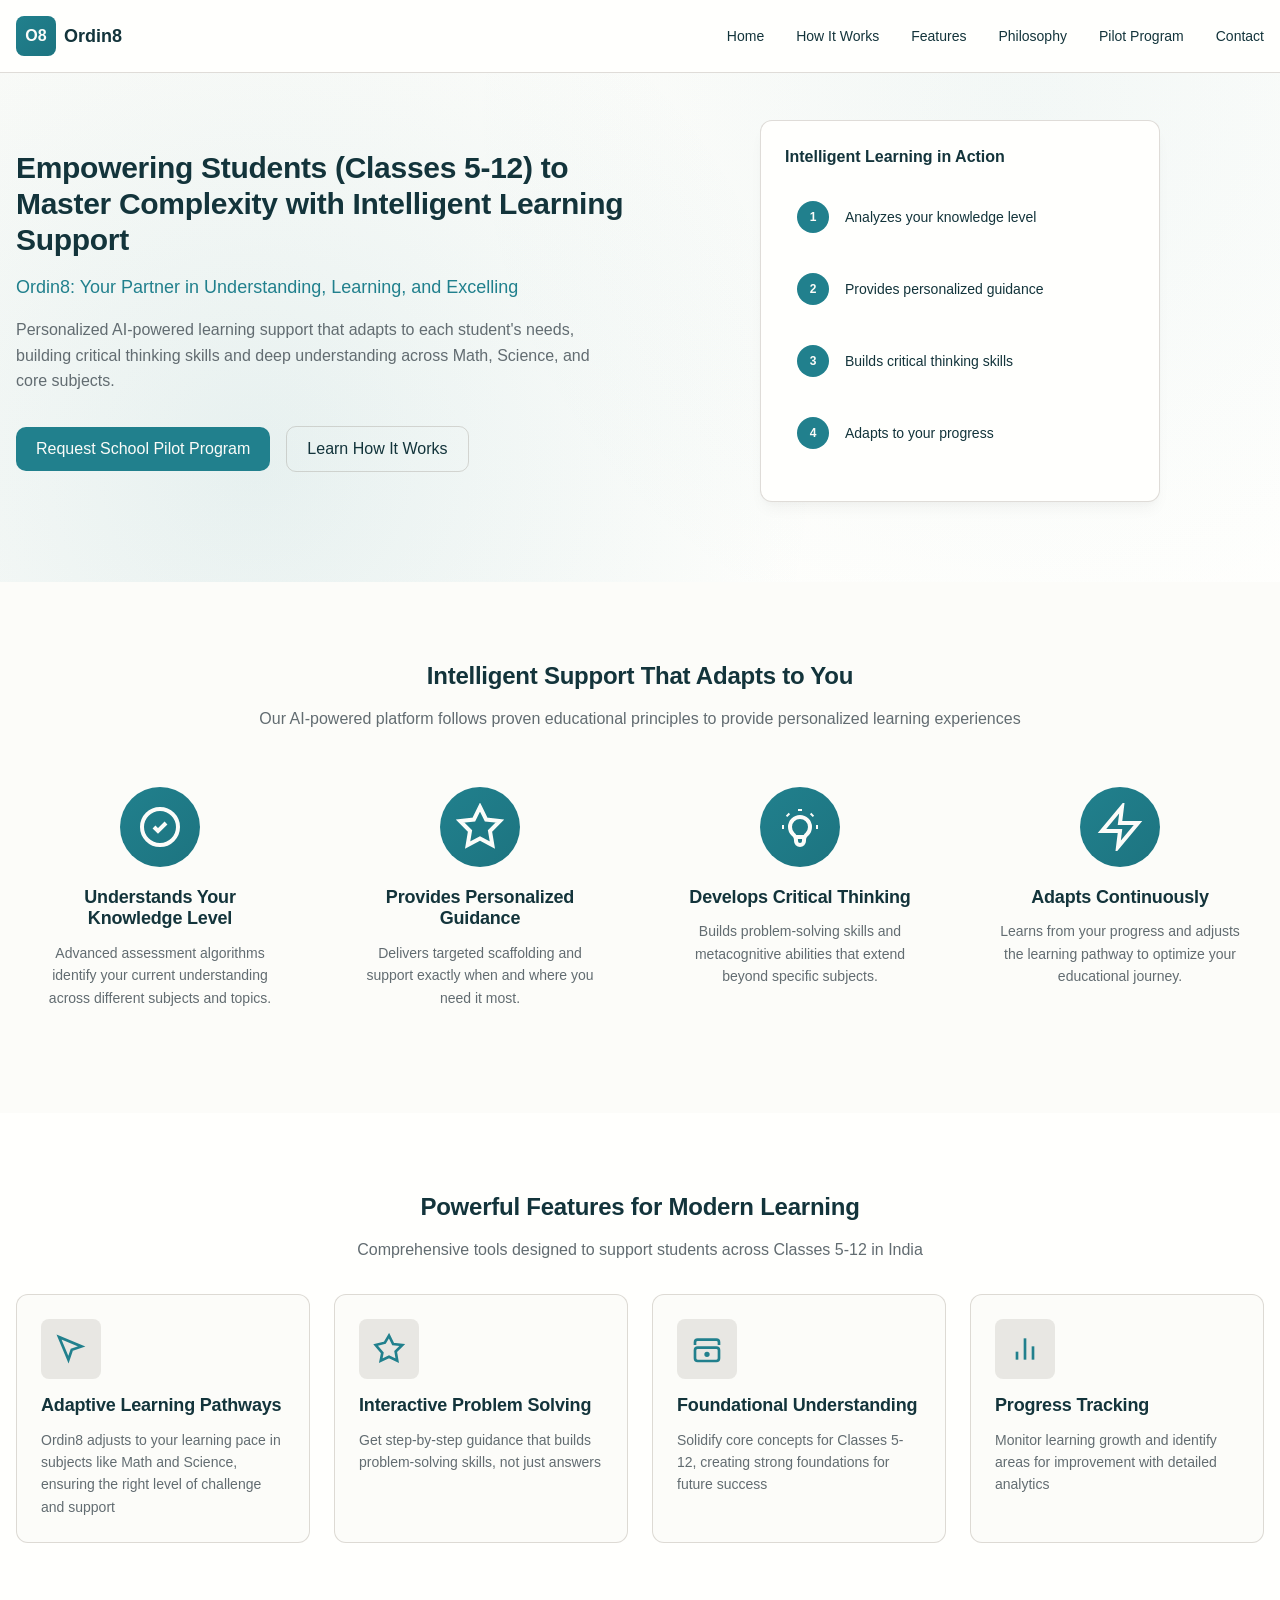
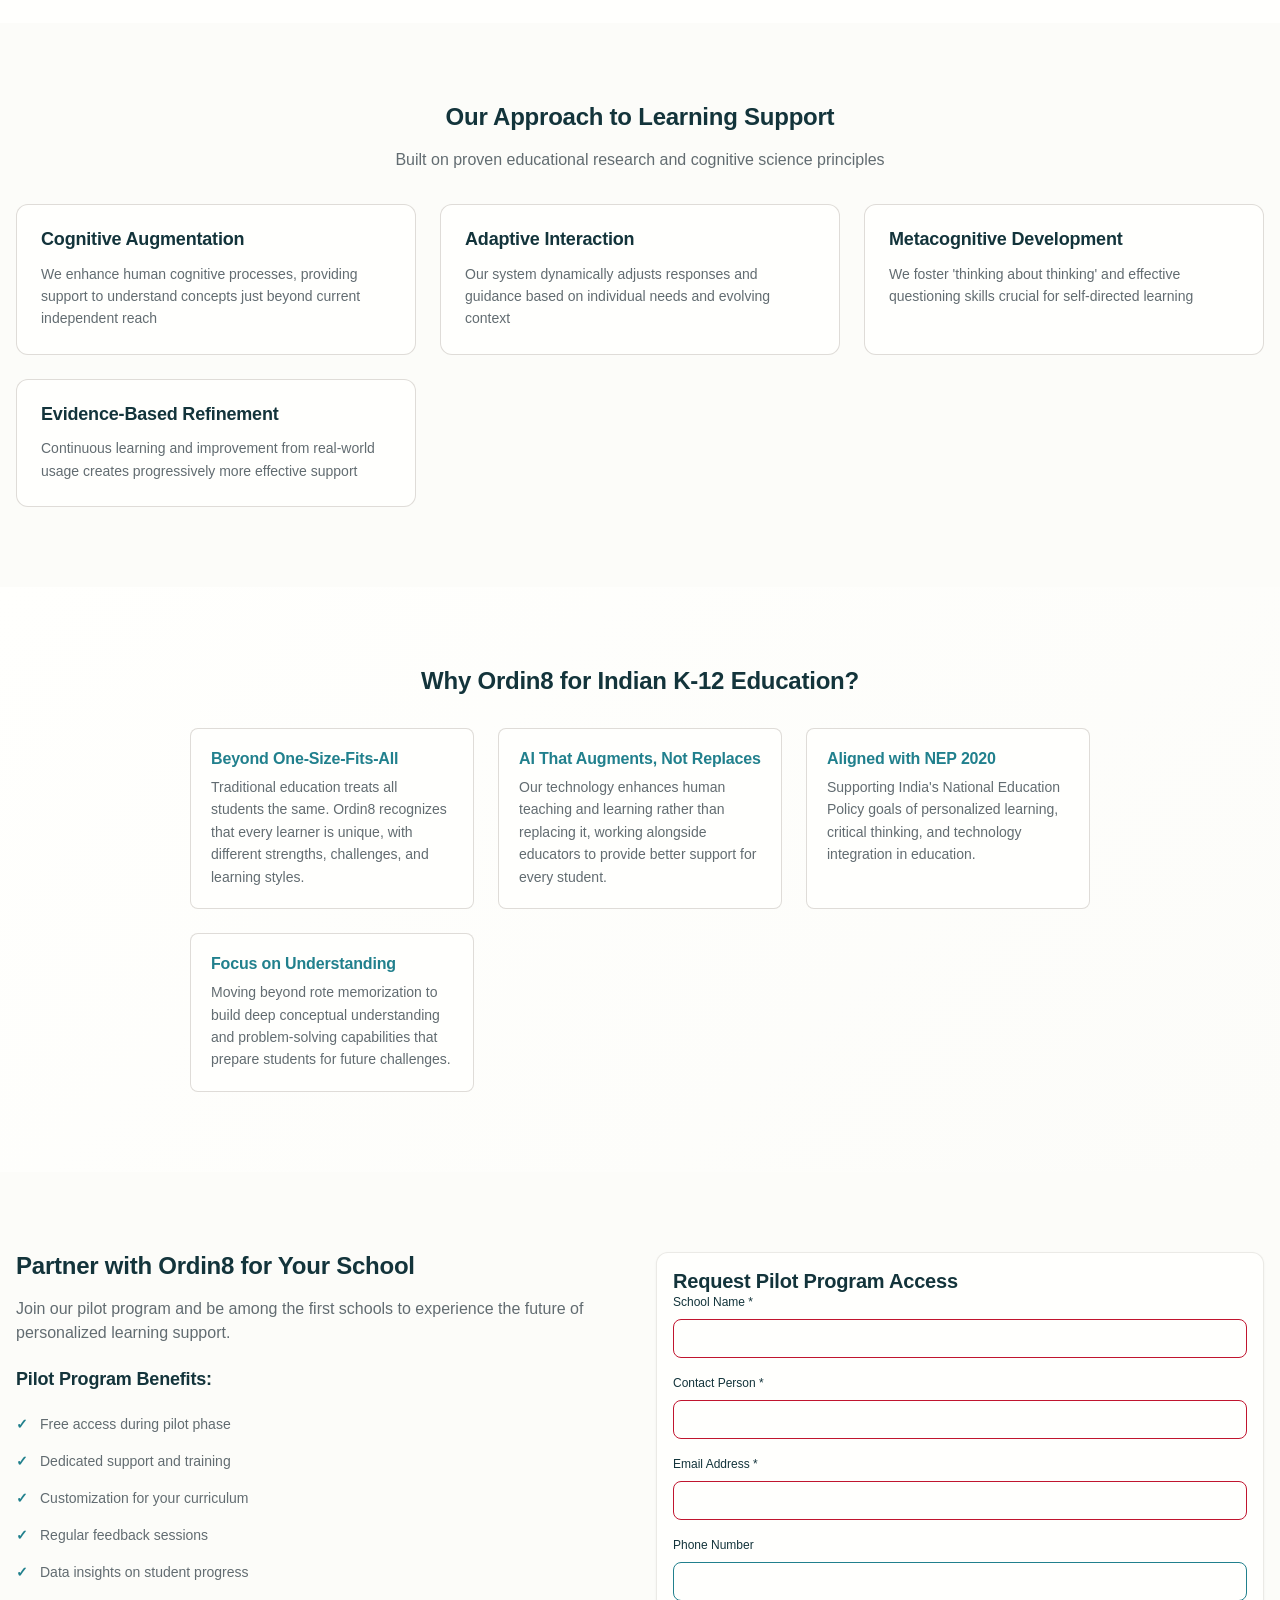
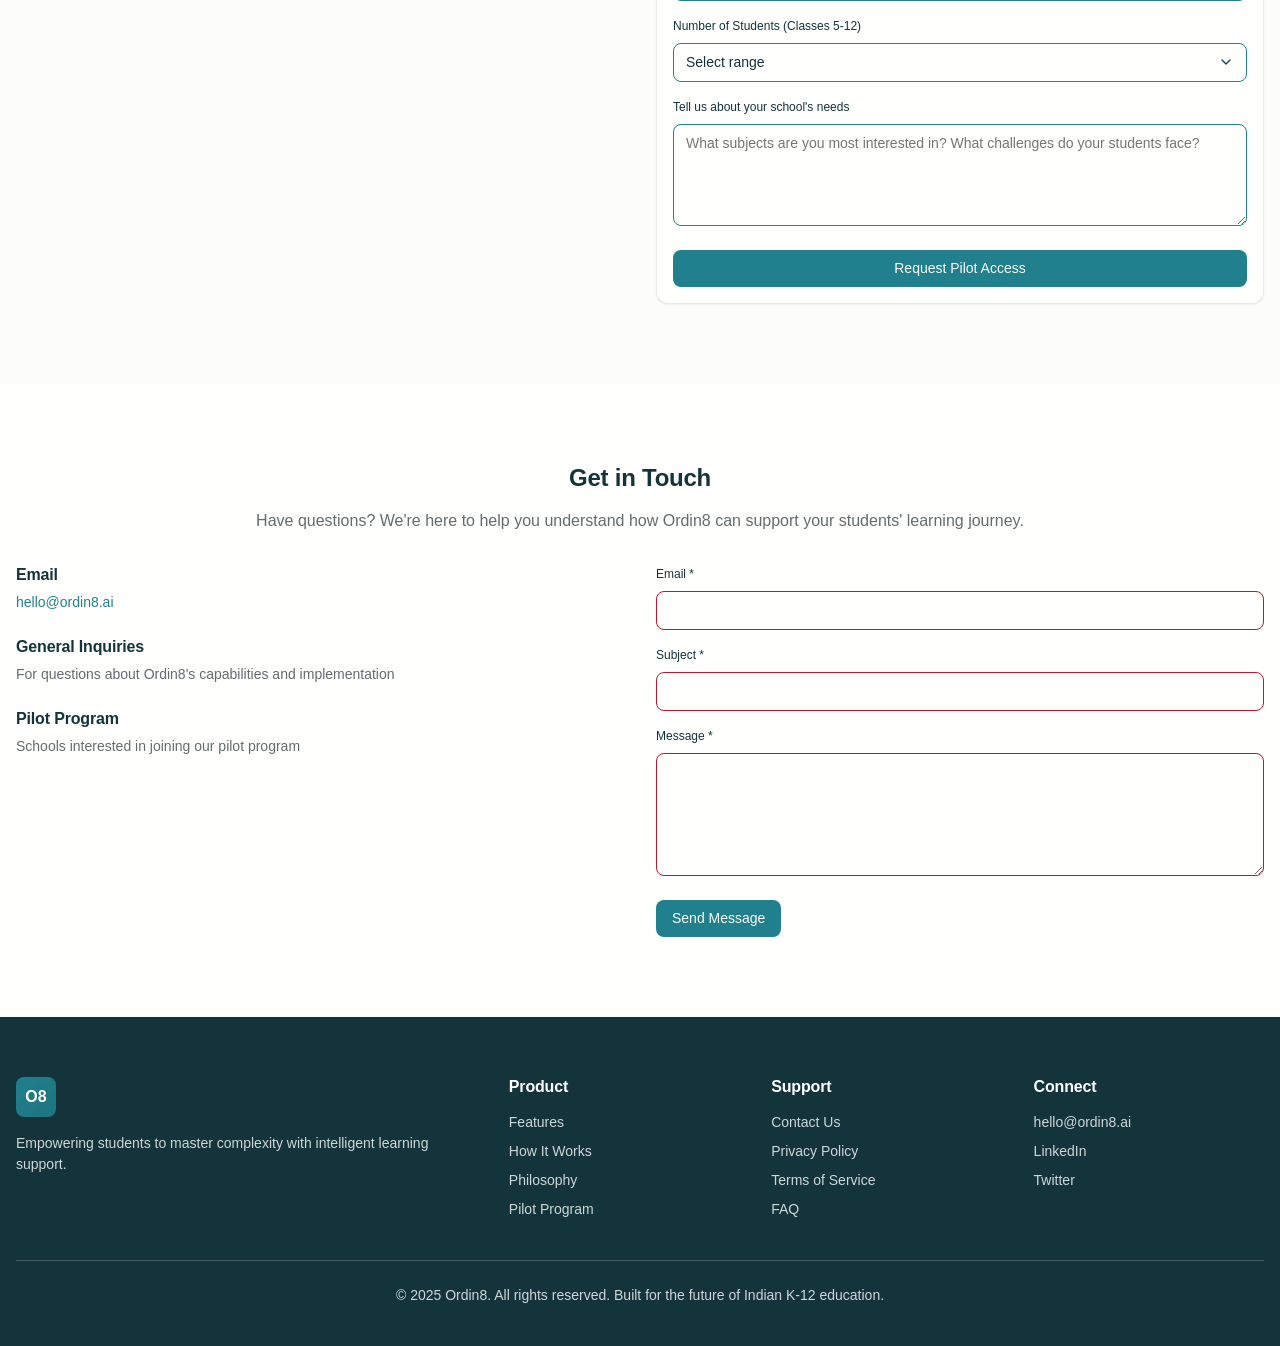
==== index.html @ d178cdc2 "First commit" ====
<!DOCTYPE html>
<html lang="en">
<head>
    <meta charset="UTF-8">
    <meta name="viewport" content="width=device-width, initial-scale=1.0">
    <title>Ordin8 - Intelligent Learning Support for Classes 5-12 | K-12 Education India</title>
    <meta name="description" content="Ordin8 empowers students in Classes 5-12 across India with intelligent learning support. Adaptive pathways, personalized guidance, and critical thinking development for Math, Science, and more.">
    <meta name="keywords" content="K-12 education, intelligent learning, adaptive learning, Classes 5-12, India education, personalized learning, Math support, Science support">
    <meta name="author" content="Ordin8">
    
    <!-- Open Graph tags -->
    <meta property="og:title" content="Ordin8 - Intelligent Learning Support for Classes 5-12">
    <meta property="og:description" content="Empowering students to master complexity with intelligent learning support">
    <meta property="og:type" content="website">
    <meta property="og:url" content="https://ordin8f.github.io">
    
    <!-- Twitter Card tags -->
    <meta name="twitter:card" content="summary_large_image">
    <meta name="twitter:title" content="Ordin8 - Intelligent Learning Support for Classes 5-12">
    <meta name="twitter:description" content="Empowering students to master complexity with intelligent learning support">
    
    <link rel="stylesheet" href="style.css">
</head>
<body>
    <!-- Navigation -->
    <nav class="navbar">
        <div class="container">
            <div class="navbar-content">
                <div class="navbar-brand">
                    <div class="logo">
                        <div class="logo-icon">O8</div>
                        <span class="logo-text">Ordin8</span>
                    </div>
                </div>
                <div class="navbar-menu" id="navbar-menu">
                    <a href="#home" class="nav-link">Home</a>
                    <a href="#how-it-works" class="nav-link">How It Works</a>
                    <a href="#features" class="nav-link">Features</a>
                    <a href="#philosophy" class="nav-link">Philosophy</a>
                    <a href="#pilot-program" class="nav-link">Pilot Program</a>
                    <a href="#contact" class="nav-link">Contact</a>
                </div>
                <button class="navbar-toggle" id="navbar-toggle" aria-label="Toggle navigation">
                    <span></span>
                    <span></span>
                    <span></span>
                </button>
            </div>
        </div>
    </nav>

    <!-- Hero Section -->
    <section id="home" class="hero">
        <div class="container">
            <div class="hero-content">
                <div class="hero-text">
                    <h1 class="hero-title">Empowering Students (Classes 5-12) to Master Complexity with Intelligent Learning Support</h1>
                    <p class="hero-subtitle">Ordin8: Your Partner in Understanding, Learning, and Excelling</p>
                    <p class="hero-description">Personalized AI-powered learning support that adapts to each student's needs, building critical thinking skills and deep understanding across Math, Science, and core subjects.</p>
                    <div class="hero-cta">
                        <a href="#pilot-program" class="btn btn--primary btn--lg">Request School Pilot Program</a>
                        <a href="#how-it-works" class="btn btn--outline btn--lg">Learn How It Works</a>
                    </div>
                </div>
                <div class="hero-visual">
                    <div class="hero-card">
                        <div class="hero-card-header">
                            <div class="hero-card-title">Intelligent Learning in Action</div>
                        </div>
                        <div class="hero-card-content">
                            <div class="learning-step">
                                <div class="step-number">1</div>
                                <div class="step-text">Analyzes your knowledge level</div>
                            </div>
                            <div class="learning-step">
                                <div class="step-number">2</div>
                                <div class="step-text">Provides personalized guidance</div>
                            </div>
                            <div class="learning-step">
                                <div class="step-number">3</div>
                                <div class="step-text">Builds critical thinking skills</div>
                            </div>
                            <div class="learning-step">
                                <div class="step-number">4</div>
                                <div class="step-text">Adapts to your progress</div>
                            </div>
                        </div>
                    </div>
                </div>
            </div>
        </div>
    </section>

    <!-- How It Works Section -->
    <section id="how-it-works" class="how-it-works">
        <div class="container">
            <div class="section-header">
                <h2>Intelligent Support That Adapts to You</h2>
                <p>Our AI-powered platform follows proven educational principles to provide personalized learning experiences</p>
            </div>
            <div class="process-grid">
                <div class="process-step">
                    <div class="process-icon">
                        <svg width="48" height="48" viewBox="0 0 24 24" fill="none" stroke="currentColor" stroke-width="2">
                            <path d="M9 12l2 2 4-4"/>
                            <circle cx="12" cy="12" r="9"/>
                        </svg>
                    </div>
                    <h3>Understands Your Knowledge Level</h3>
                    <p>Advanced assessment algorithms identify your current understanding across different subjects and topics.</p>
                </div>
                <div class="process-step">
                    <div class="process-icon">
                        <svg width="48" height="48" viewBox="0 0 24 24" fill="none" stroke="currentColor" stroke-width="2">
                            <path d="M12 2L15.09 8.26L22 9L17 14L18.18 21L12 17.77L5.82 21L7 14L2 9L8.91 8.26L12 2Z"/>
                        </svg>
                    </div>
                    <h3>Provides Personalized Guidance</h3>
                    <p>Delivers targeted scaffolding and support exactly when and where you need it most.</p>
                </div>
                <div class="process-step">
                    <div class="process-icon">
                        <svg width="48" height="48" viewBox="0 0 24 24" fill="none" stroke="currentColor" stroke-width="2">
                            <path d="M9.663 17h4.673M12 3v1m6.364 1.636l-.707.707M21 12h-1M4 12H3m3.343-5.657l-.707-.707m2.828 9.9a5 5 0 117.072 0l-.548.547A3.374 3.374 0 0014 18.469V19a2 2 0 11-4 0v-.531c0-.895-.356-1.754-.988-2.386l-.548-.547z"/>
                        </svg>
                    </div>
                    <h3>Develops Critical Thinking</h3>
                    <p>Builds problem-solving skills and metacognitive abilities that extend beyond specific subjects.</p>
                </div>
                <div class="process-step">
                    <div class="process-icon">
                        <svg width="48" height="48" viewBox="0 0 24 24" fill="none" stroke="currentColor" stroke-width="2">
                            <path d="M13 2L3 14h9l-1 8 10-12h-9l1-8z"/>
                        </svg>
                    </div>
                    <h3>Adapts Continuously</h3>
                    <p>Learns from your progress and adjusts the learning pathway to optimize your educational journey.</p>
                </div>
            </div>
        </div>
    </section>

    <!-- Features Section -->
    <section id="features" class="features">
        <div class="container">
            <div class="section-header">
                <h2>Powerful Features for Modern Learning</h2>
                <p>Comprehensive tools designed to support students across Classes 5-12 in India</p>
            </div>
            <div class="features-grid">
                <div class="feature-card">
                    <div class="feature-icon">
                        <svg width="32" height="32" viewBox="0 0 24 24" fill="none" stroke="currentColor" stroke-width="2">
                            <path d="M3 3l7.07 16.97 2.51-7.39 7.39-2.51L3 3z"/>
                        </svg>
                    </div>
                    <h3>Adaptive Learning Pathways</h3>
                    <p>Ordin8 adjusts to your learning pace in subjects like Math and Science, ensuring the right level of challenge and support</p>
                </div>
                <div class="feature-card">
                    <div class="feature-icon">
                        <svg width="32" height="32" viewBox="0 0 24 24" fill="none" stroke="currentColor" stroke-width="2">
                            <path d="M12 2l3.09 6.26L22 9l-5 4.87 1.18 6.88L12 17.77l-6.18 2.98L7 14.87 2 9l6.91-1.74L12 2z"/>
                        </svg>
                    </div>
                    <h3>Interactive Problem Solving</h3>
                    <p>Get step-by-step guidance that builds problem-solving skills, not just answers</p>
                </div>
                <div class="feature-card">
                    <div class="feature-icon">
                        <svg width="32" height="32" viewBox="0 0 24 24" fill="none" stroke="currentColor" stroke-width="2">
                            <path d="M3 9V7a2 2 0 012-2h14a2 2 0 012 2v2"/>
                            <rect x="3" y="11" width="18" height="10" rx="2" ry="2"/>
                            <circle cx="12" cy="16" r="1"/>
                        </svg>
                    </div>
                    <h3>Foundational Understanding</h3>
                    <p>Solidify core concepts for Classes 5-12, creating strong foundations for future success</p>
                </div>
                <div class="feature-card">
                    <div class="feature-icon">
                        <svg width="32" height="32" viewBox="0 0 24 24" fill="none" stroke="currentColor" stroke-width="2">
                            <path d="M18 20V10"/>
                            <path d="M12 20V4"/>
                            <path d="M6 20v-6"/>
                        </svg>
                    </div>
                    <h3>Progress Tracking</h3>
                    <p>Monitor learning growth and identify areas for improvement with detailed analytics</p>
                </div>
            </div>
        </div>
    </section>

    <!-- Philosophy Section -->
    <section id="philosophy" class="philosophy">
        <div class="container">
            <div class="section-header">
                <h2>Our Approach to Learning Support</h2>
                <p>Built on proven educational research and cognitive science principles</p>
            </div>
            <div class="philosophy-grid">
                <div class="philosophy-item">
                    <div class="philosophy-header">
                        <h3>Cognitive Augmentation</h3>
                    </div>
                    <p>We enhance human cognitive processes, providing support to understand concepts just beyond current independent reach</p>
                </div>
                <div class="philosophy-item">
                    <div class="philosophy-header">
                        <h3>Adaptive Interaction</h3>
                    </div>
                    <p>Our system dynamically adjusts responses and guidance based on individual needs and evolving context</p>
                </div>
                <div class="philosophy-item">
                    <div class="philosophy-header">
                        <h3>Metacognitive Development</h3>
                    </div>
                    <p>We foster 'thinking about thinking' and effective questioning skills crucial for self-directed learning</p>
                </div>
                <div class="philosophy-item">
                    <div class="philosophy-header">
                        <h3>Evidence-Based Refinement</h3>
                    </div>
                    <p>Continuous learning and improvement from real-world usage creates progressively more effective support</p>
                </div>
            </div>
        </div>
    </section>

    <!-- Why Ordin8 Section -->
    <section class="why-ordin8">
        <div class="container">
            <div class="why-content">
                <div class="why-text">
                    <h2>Why Ordin8 for Indian K-12 Education?</h2>
                    <div class="why-points">
                        <div class="why-point">
                            <h4>Beyond One-Size-Fits-All</h4>
                            <p>Traditional education treats all students the same. Ordin8 recognizes that every learner is unique, with different strengths, challenges, and learning styles.</p>
                        </div>
                        <div class="why-point">
                            <h4>AI That Augments, Not Replaces</h4>
                            <p>Our technology enhances human teaching and learning rather than replacing it, working alongside educators to provide better support for every student.</p>
                        </div>
                        <div class="why-point">
                            <h4>Aligned with NEP 2020</h4>
                            <p>Supporting India's National Education Policy goals of personalized learning, critical thinking, and technology integration in education.</p>
                        </div>
                        <div class="why-point">
                            <h4>Focus on Understanding</h4>
                            <p>Moving beyond rote memorization to build deep conceptual understanding and problem-solving capabilities that prepare students for future challenges.</p>
                        </div>
                    </div>
                </div>
            </div>
        </div>
    </section>

    <!-- Pilot Program Section -->
    <section id="pilot-program" class="pilot-program">
        <div class="container">
            <div class="pilot-content">
                <div class="pilot-info">
                    <h2>Partner with Ordin8 for Your School</h2>
                    <p>Join our pilot program and be among the first schools to experience the future of personalized learning support.</p>
                    <div class="pilot-benefits">
                        <h3>Pilot Program Benefits:</h3>
                        <ul>
                            <li>Free access during pilot phase</li>
                            <li>Dedicated support and training</li>
                            <li>Customization for your curriculum</li>
                            <li>Regular feedback sessions</li>
                            <li>Data insights on student progress</li>
                        </ul>
                    </div>
                </div>
                <div class="pilot-form">
                    <div class="card">
                        <div class="card__body">
                            <h3>Request Pilot Program Access</h3>
                            <form id="pilot-form" class="contact-form">
                                <div class="form-group">
                                    <label for="school-name" class="form-label">School Name *</label>
                                    <input type="text" id="school-name" name="school-name" class="form-control" required>
                                </div>
                                <div class="form-group">
                                    <label for="contact-name" class="form-label">Contact Person *</label>
                                    <input type="text" id="contact-name" name="contact-name" class="form-control" required>
                                </div>
                                <div class="form-group">
                                    <label for="email" class="form-label">Email Address *</label>
                                    <input type="email" id="email" name="email" class="form-control" required>
                                </div>
                                <div class="form-group">
                                    <label for="phone" class="form-label">Phone Number</label>
                                    <input type="tel" id="phone" name="phone" class="form-control">
                                </div>
                                <div class="form-group">
                                    <label for="student-count" class="form-label">Number of Students (Classes 5-12)</label>
                                    <select id="student-count" name="student-count" class="form-control">
                                        <option value="">Select range</option>
                                        <option value="1-50">1-50 students</option>
                                        <option value="51-200">51-200 students</option>
                                        <option value="201-500">201-500 students</option>
                                        <option value="500+">500+ students</option>
                                    </select>
                                </div>
                                <div class="form-group">
                                    <label for="message" class="form-label">Tell us about your school's needs</label>
                                    <textarea id="message" name="message" rows="4" class="form-control" placeholder="What subjects are you most interested in? What challenges do your students face?"></textarea>
                                </div>
                                <button type="submit" class="btn btn--primary btn--full-width">Request Pilot Access</button>
                            </form>
                        </div>
                    </div>
                </div>
            </div>
        </div>
    </section>

    <!-- Contact Section -->
    <section id="contact" class="contact">
        <div class="container">
            <div class="section-header">
                <h2>Get in Touch</h2>
                <p>Have questions? We're here to help you understand how Ordin8 can support your students' learning journey.</p>
            </div>
            <div class="contact-content">
                <div class="contact-info">
                    <div class="contact-item">
                        <h4>Email</h4>
                        <p><a href="mailto:ordin8forgood@gmail.com">hello@ordin8.ai</a></p>
                    </div>
                    <div class="contact-item">
                        <h4>General Inquiries</h4>
                        <p>For questions about Ordin8's capabilities and implementation</p>
                    </div>
                    <div class="contact-item">
                        <h4>Pilot Program</h4>
                        <p>Schools interested in joining our pilot program</p>
                    </div>
                </div>
                <div class="contact-form-section">
                    <form id="contact-form" class="contact-form">
                        <div class="form-group">
                            <label for="contact-email" class="form-label">Email *</label>
                            <input type="email" id="contact-email" name="email" class="form-control" required>
                        </div>
                        <div class="form-group">
                            <label for="contact-subject" class="form-label">Subject *</label>
                            <input type="text" id="contact-subject" name="subject" class="form-control" required>
                        </div>
                        <div class="form-group">
                            <label for="contact-message" class="form-label">Message *</label>
                            <textarea id="contact-message" name="message" rows="5" class="form-control" required></textarea>
                        </div>
                        <button type="submit" class="btn btn--primary">Send Message</button>
                    </form>
                </div>
            </div>
        </div>
    </section>

    <!-- Footer -->
    <footer class="footer">
        <div class="container">
            <div class="footer-content">
                <div class="footer-section">
                    <div class="footer-brand">
                        <div class="logo">
                            <div class="logo-icon">O8</div>
                            <span class="logo-text">Ordin8</span>
                        </div>
                        <p>Empowering students to master complexity with intelligent learning support.</p>
                    </div>
                </div>
                <div class="footer-section">
                    <h4>Product</h4>
                    <ul class="footer-links">
                        <li><a href="#features">Features</a></li>
                        <li><a href="#how-it-works">How It Works</a></li>
                        <li><a href="#philosophy">Philosophy</a></li>
                        <li><a href="#pilot-program">Pilot Program</a></li>
                    </ul>
                </div>
                <div class="footer-section">
                    <h4>Support</h4>
                    <ul class="footer-links">
                        <li><a href="#contact">Contact Us</a></li>
                        <li><a href="#">Privacy Policy</a></li>
                        <li><a href="#">Terms of Service</a></li>
                        <li><a href="#">FAQ</a></li>
                    </ul>
                </div>
                <div class="footer-section">
                    <h4>Connect</h4>
                    <ul class="footer-links">
                        <li><a href="mailto:ordin8forgood@gmail.com">hello@ordin8.ai</a></li>
                        <li><a href="#" target="_blank">LinkedIn</a></li>
                        <li><a href="#" target="_blank">Twitter</a></li>
                    </ul>
                </div>
            </div>
            <div class="footer-bottom">
                <p>&copy; 2025 Ordin8. All rights reserved. Built for the future of Indian K-12 education.</p>
            </div>
        </div>
    </footer>

    <script src="app.js"></script>
</body>
</html>
---- style.css ----
:root {
  /* Colors */
  --color-background: rgba(252, 252, 249, 1);
  --color-surface: rgba(255, 255, 253, 1);
  --color-text: rgba(19, 52, 59, 1);
  --color-text-secondary: rgba(98, 108, 113, 1);
  --color-primary: rgba(33, 128, 141, 1);
  --color-primary-hover: rgba(29, 116, 128, 1);
  --color-primary-active: rgba(26, 104, 115, 1);
  --color-secondary: rgba(94, 82, 64, 0.12);
  --color-secondary-hover: rgba(94, 82, 64, 0.2);
  --color-secondary-active: rgba(94, 82, 64, 0.25);
  --color-border: rgba(94, 82, 64, 0.2);
  --color-btn-primary-text: rgba(252, 252, 249, 1);
  --color-card-border: rgba(94, 82, 64, 0.12);
  --color-card-border-inner: rgba(94, 82, 64, 0.12);
  --color-error: rgba(192, 21, 47, 1);
  --color-success: rgba(33, 128, 141, 1);
  --color-warning: rgba(168, 75, 47, 1);
  --color-info: rgba(98, 108, 113, 1);
  --color-focus-ring: rgba(33, 128, 141, 0.4);
  --color-select-caret: rgba(19, 52, 59, 0.8);

  /* Common style patterns */
  --focus-ring: 0 0 0 3px var(--color-focus-ring);
  --focus-outline: 2px solid var(--color-primary);
  --status-bg-opacity: 0.15;
  --status-border-opacity: 0.25;
  --select-caret-light: url("data:image/svg+xml,%3Csvg xmlns='http://www.w3.org/2000/svg' width='16' height='16' viewBox='0 0 24 24' fill='none' stroke='%23134252' stroke-width='2' stroke-linecap='round' stroke-linejoin='round'%3E%3Cpolyline points='6 9 12 15 18 9'%3E%3C/polyline%3E%3C/svg%3E");
  --select-caret-dark: url("data:image/svg+xml,%3Csvg xmlns='http://www.w3.org/2000/svg' width='16' height='16' viewBox='0 0 24 24' fill='none' stroke='%23f5f5f5' stroke-width='2' stroke-linecap='round' stroke-linejoin='round'%3E%3Cpolyline points='6 9 12 15 18 9'%3E%3C/polyline%3E%3C/svg%3E");

  /* RGB versions for opacity control */
  --color-success-rgb: 33, 128, 141;
  --color-error-rgb: 192, 21, 47;
  --color-warning-rgb: 168, 75, 47;
  --color-info-rgb: 98, 108, 113;

  /* Typography */
  --font-family-base: "FKGroteskNeue", "Geist", "Inter", -apple-system,
    BlinkMacSystemFont, "Segoe UI", Roboto, sans-serif;
  --font-family-mono: "Berkeley Mono", ui-monospace, SFMono-Regular, Menlo,
    Monaco, Consolas, monospace;
  --font-size-xs: 11px;
  --font-size-sm: 12px;
  --font-size-base: 14px;
  --font-size-md: 14px;
  --font-size-lg: 16px;
  --font-size-xl: 18px;
  --font-size-2xl: 20px;
  --font-size-3xl: 24px;
  --font-size-4xl: 30px;
  --font-weight-normal: 400;
  --font-weight-medium: 500;
  --font-weight-semibold: 550;
  --font-weight-bold: 600;
  --line-height-tight: 1.2;
  --line-height-normal: 1.5;
  --letter-spacing-tight: -0.01em;

  /* Spacing */
  --space-0: 0;
  --space-1: 1px;
  --space-2: 2px;
  --space-4: 4px;
  --space-6: 6px;
  --space-8: 8px;
  --space-10: 10px;
  --space-12: 12px;
  --space-16: 16px;
  --space-20: 20px;
  --space-24: 24px;
  --space-32: 32px;

  /* Border Radius */
  --radius-sm: 6px;
  --radius-base: 8px;
  --radius-md: 10px;
  --radius-lg: 12px;
  --radius-full: 9999px;

  /* Shadows */
  --shadow-xs: 0 1px 2px rgba(0, 0, 0, 0.02);
  --shadow-sm: 0 1px 3px rgba(0, 0, 0, 0.04), 0 1px 2px rgba(0, 0, 0, 0.02);
  --shadow-md: 0 4px 6px -1px rgba(0, 0, 0, 0.04),
    0 2px 4px -1px rgba(0, 0, 0, 0.02);
  --shadow-lg: 0 10px 15px -3px rgba(0, 0, 0, 0.04),
    0 4px 6px -2px rgba(0, 0, 0, 0.02);
  --shadow-inset-sm: inset 0 1px 0 rgba(255, 255, 255, 0.15),
    inset 0 -1px 0 rgba(0, 0, 0, 0.03);

  /* Animation */
  --duration-fast: 150ms;
  --duration-normal: 250ms;
  --ease-standard: cubic-bezier(0.16, 1, 0.3, 1);

  /* Layout */
  --container-sm: 640px;
  --container-md: 768px;
  --container-lg: 1024px;
  --container-xl: 1280px;
}

/* Dark mode colors */
@media (prefers-color-scheme: dark) {
  :root {
    --color-background: rgba(31, 33, 33, 1);
    --color-surface: rgba(38, 40, 40, 1);
    --color-text: rgba(245, 245, 245, 1);
    --color-text-secondary: rgba(167, 169, 169, 0.7);
    --color-primary: rgba(50, 184, 198, 1);
    --color-primary-hover: rgba(45, 166, 178, 1);
    --color-primary-active: rgba(41, 150, 161, 1);
    --color-secondary: rgba(119, 124, 124, 0.15);
    --color-secondary-hover: rgba(119, 124, 124, 0.25);
    --color-secondary-active: rgba(119, 124, 124, 0.3);
    --color-border: rgba(119, 124, 124, 0.3);
    --color-error: rgba(255, 84, 89, 1);
    --color-success: rgba(50, 184, 198, 1);
    --color-warning: rgba(230, 129, 97, 1);
    --color-info: rgba(167, 169, 169, 1);
    --color-focus-ring: rgba(50, 184, 198, 0.4);
    --color-btn-primary-text: rgba(19, 52, 59, 1);
    --color-card-border: rgba(119, 124, 124, 0.2);
    --color-card-border-inner: rgba(119, 124, 124, 0.15);
    --shadow-inset-sm: inset 0 1px 0 rgba(255, 255, 255, 0.1),
      inset 0 -1px 0 rgba(0, 0, 0, 0.15);
    --button-border-secondary: rgba(119, 124, 124, 0.2);
    --color-border-secondary: rgba(119, 124, 124, 0.2);
    --color-select-caret: rgba(245, 245, 245, 0.8);

    /* Common style patterns - updated for dark mode */
    --focus-ring: 0 0 0 3px var(--color-focus-ring);
    --focus-outline: 2px solid var(--color-primary);
    --status-bg-opacity: 0.15;
    --status-border-opacity: 0.25;
    --select-caret-light: url("data:image/svg+xml,%3Csvg xmlns='http://www.w3.org/2000/svg' width='16' height='16' viewBox='0 0 24 24' fill='none' stroke='%23134252' stroke-width='2' stroke-linecap='round' stroke-linejoin='round'%3E%3Cpolyline points='6 9 12 15 18 9'%3E%3C/polyline%3E%3C/svg%3E");
    --select-caret-dark: url("data:image/svg+xml,%3Csvg xmlns='http://www.w3.org/2000/svg' width='16' height='16' viewBox='0 0 24 24' fill='none' stroke='%23f5f5f5' stroke-width='2' stroke-linecap='round' stroke-linejoin='round'%3E%3Cpolyline points='6 9 12 15 18 9'%3E%3C/polyline%3E%3C/svg%3E");

    /* RGB versions for dark mode */
    --color-success-rgb: 50, 184, 198;
    --color-error-rgb: 255, 84, 89;
    --color-warning-rgb: 230, 129, 97;
    --color-info-rgb: 167, 169, 169;
  }
}

/* Data attribute for manual theme switching */
[data-color-scheme="dark"] {
  --color-background: rgba(31, 33, 33, 1);
  --color-surface: rgba(38, 40, 40, 1);
  --color-text: rgba(245, 245, 245, 1);
  --color-text-secondary: rgba(167, 169, 169, 0.7);
  --color-primary: rgba(50, 184, 198, 1);
  --color-primary-hover: rgba(45, 166, 178, 1);
  --color-primary-active: rgba(41, 150, 161, 1);
  --color-secondary: rgba(119, 124, 124, 0.15);
  --color-secondary-hover: rgba(119, 124, 124, 0.25);
  --color-secondary-active: rgba(119, 124, 124, 0.3);
  --color-border: rgba(119, 124, 124, 0.3);
  --color-error: rgba(255, 84, 89, 1);
  --color-success: rgba(50, 184, 198, 1);
  --color-warning: rgba(230, 129, 97, 1);
  --color-info: rgba(167, 169, 169, 1);
  --color-focus-ring: rgba(50, 184, 198, 0.4);
  --color-btn-primary-text: rgba(19, 52, 59, 1);
  --color-card-border: rgba(119, 124, 124, 0.15);
  --color-card-border-inner: rgba(119, 124, 124, 0.15);
  --shadow-inset-sm: inset 0 1px 0 rgba(255, 255, 255, 0.1),
    inset 0 -1px 0 rgba(0, 0, 0, 0.15);
  --color-border-secondary: rgba(119, 124, 124, 0.2);
  --color-select-caret: rgba(245, 245, 245, 0.8);

  /* Common style patterns - updated for dark mode */
  --focus-ring: 0 0 0 3px var(--color-focus-ring);
  --focus-outline: 2px solid var(--color-primary);
  --status-bg-opacity: 0.15;
  --status-border-opacity: 0.25;
  --select-caret-light: url("data:image/svg+xml,%3Csvg xmlns='http://www.w3.org/2000/svg' width='16' height='16' viewBox='0 0 24 24' fill='none' stroke='%23134252' stroke-width='2' stroke-linecap='round' stroke-linejoin='round'%3E%3Cpolyline points='6 9 12 15 18 9'%3E%3C/polyline%3E%3C/svg%3E");
  --select-caret-dark: url("data:image/svg+xml,%3Csvg xmlns='http://www.w3.org/2000/svg' width='16' height='16' viewBox='0 0 24 24' fill='none' stroke='%23f5f5f5' stroke-width='2' stroke-linecap='round' stroke-linejoin='round'%3E%3Cpolyline points='6 9 12 15 18 9'%3E%3C/polyline%3E%3C/svg%3E");

  /* RGB versions for dark mode */
  --color-success-rgb: 50, 184, 198;
  --color-error-rgb: 255, 84, 89;
  --color-warning-rgb: 230, 129, 97;
  --color-info-rgb: 167, 169, 169;
}

[data-color-scheme="light"] {
  --color-background: rgba(252, 252, 249, 1);
  --color-surface: rgba(255, 255, 253, 1);
  --color-text: rgba(19, 52, 59, 1);
  --color-text-secondary: rgba(98, 108, 113, 1);
  --color-primary: rgba(33, 128, 141, 1);
  --color-primary-hover: rgba(29, 116, 128, 1);
  --color-primary-active: rgba(26, 104, 115, 1);
  --color-secondary: rgba(94, 82, 64, 0.12);
  --color-secondary-hover: rgba(94, 82, 64, 0.2);
  --color-secondary-active: rgba(94, 82, 64, 0.25);
  --color-border: rgba(94, 82, 64, 0.2);
  --color-btn-primary-text: rgba(252, 252, 249, 1);
  --color-card-border: rgba(94, 82, 64, 0.12);
  --color-card-border-inner: rgba(94, 82, 64, 0.12);
  --color-error: rgba(192, 21, 47, 1);
  --color-success: rgba(33, 128, 141, 1);
  --color-warning: rgba(168, 75, 47, 1);
  --color-info: rgba(98, 108, 113, 1);
  --color-focus-ring: rgba(33, 128, 141, 0.4);

  /* RGB versions for light mode */
  --color-success-rgb: 33, 128, 141;
  --color-error-rgb: 192, 21, 47;
  --color-warning-rgb: 168, 75, 47;
  --color-info-rgb: 98, 108, 113;
}

/* Base styles */
html {
  font-size: var(--font-size-base);
  font-family: var(--font-family-base);
  line-height: var(--line-height-normal);
  color: var(--color-text);
  background-color: var(--color-background);
  -webkit-font-smoothing: antialiased;
  box-sizing: border-box;
}

body {
  margin: 0;
  padding: 0;
}

*,
*::before,
*::after {
  box-sizing: inherit;
}

/* Typography */
h1,
h2,
h3,
h4,
h5,
h6 {
  margin: 0;
  font-weight: var(--font-weight-semibold);
  line-height: var(--line-height-tight);
  color: var(--color-text);
  letter-spacing: var(--letter-spacing-tight);
}

h1 {
  font-size: var(--font-size-4xl);
}
h2 {
  font-size: var(--font-size-3xl);
}
h3 {
  font-size: var(--font-size-2xl);
}
h4 {
  font-size: var(--font-size-xl);
}
h5 {
  font-size: var(--font-size-lg);
}
h6 {
  font-size: var(--font-size-md);
}

p {
  margin: 0 0 var(--space-16) 0;
}

a {
  color: var(--color-primary);
  text-decoration: none;
  transition: color var(--duration-fast) var(--ease-standard);
}

a:hover {
  color: var(--color-primary-hover);
}

code,
pre {
  font-family: var(--font-family-mono);
  font-size: calc(var(--font-size-base) * 0.95);
  background-color: var(--color-secondary);
  border-radius: var(--radius-sm);
}

code {
  padding: var(--space-1) var(--space-4);
}

pre {
  padding: var(--space-16);
  margin: var(--space-16) 0;
  overflow: auto;
  border: 1px solid var(--color-border);
}

pre code {
  background: none;
  padding: 0;
}

/* Buttons */
.btn {
  display: inline-flex;
  align-items: center;
  justify-content: center;
  padding: var(--space-8) var(--space-16);
  border-radius: var(--radius-base);
  font-size: var(--font-size-base);
  font-weight: 500;
  line-height: 1.5;
  cursor: pointer;
  transition: all var(--duration-normal) var(--ease-standard);
  border: none;
  text-decoration: none;
  position: relative;
}

.btn:focus-visible {
  outline: none;
  box-shadow: var(--focus-ring);
}

.btn--primary {
  background: var(--color-primary);
  color: var(--color-btn-primary-text);
}

.btn--primary:hover {
  background: var(--color-primary-hover);
}

.btn--primary:active {
  background: var(--color-primary-active);
}

.btn--secondary {
  background: var(--color-secondary);
  color: var(--color-text);
}

.btn--secondary:hover {
  background: var(--color-secondary-hover);
}

.btn--secondary:active {
  background: var(--color-secondary-active);
}

.btn--outline {
  background: transparent;
  border: 1px solid var(--color-border);
  color: var(--color-text);
}

.btn--outline:hover {
  background: var(--color-secondary);
}

.btn--sm {
  padding: var(--space-4) var(--space-12);
  font-size: var(--font-size-sm);
  border-radius: var(--radius-sm);
}

.btn--lg {
  padding: var(--space-10) var(--space-20);
  font-size: var(--font-size-lg);
  border-radius: var(--radius-md);
}

.btn--full-width {
  width: 100%;
}

.btn:disabled {
  opacity: 0.5;
  cursor: not-allowed;
}

/* Form elements */
.form-control {
  display: block;
  width: 100%;
  padding: var(--space-8) var(--space-12);
  font-size: var(--font-size-md);
  line-height: 1.5;
  color: var(--color-text);
  background-color: var(--color-surface);
  border: 1px solid var(--color-border);
  border-radius: var(--radius-base);
  transition: border-color var(--duration-fast) var(--ease-standard),
    box-shadow var(--duration-fast) var(--ease-standard);
}

textarea.form-control {
  font-family: var(--font-family-base);
  font-size: var(--font-size-base);
}

select.form-control {
  padding: var(--space-8) var(--space-12);
  -webkit-appearance: none;
  -moz-appearance: none;
  appearance: none;
  background-image: var(--select-caret-light);
  background-repeat: no-repeat;
  background-position: right var(--space-12) center;
  background-size: 16px;
  padding-right: var(--space-32);
}

/* Add a dark mode specific caret */
@media (prefers-color-scheme: dark) {
  select.form-control {
    background-image: var(--select-caret-dark);
  }
}

/* Also handle data-color-scheme */
[data-color-scheme="dark"] select.form-control {
  background-image: var(--select-caret-dark);
}

[data-color-scheme="light"] select.form-control {
  background-image: var(--select-caret-light);
}

.form-control:focus {
  border-color: var(--color-primary);
  outline: var(--focus-outline);
}

.form-label {
  display: block;
  margin-bottom: var(--space-8);
  font-weight: var(--font-weight-medium);
  font-size: var(--font-size-sm);
}

.form-group {
  margin-bottom: var(--space-16);
}

/* Card component */
.card {
  background-color: var(--color-surface);
  border-radius: var(--radius-lg);
  border: 1px solid var(--color-card-border);
  box-shadow: var(--shadow-sm);
  overflow: hidden;
  transition: box-shadow var(--duration-normal) var(--ease-standard);
}

.card:hover {
  box-shadow: var(--shadow-md);
}

.card__body {
  padding: var(--space-16);
}

.card__header,
.card__footer {
  padding: var(--space-16);
  border-bottom: 1px solid var(--color-card-border-inner);
}

/* Status indicators - simplified with CSS variables */
.status {
  display: inline-flex;
  align-items: center;
  padding: var(--space-6) var(--space-12);
  border-radius: var(--radius-full);
  font-weight: var(--font-weight-medium);
  font-size: var(--font-size-sm);
}

.status--success {
  background-color: rgba(
    var(--color-success-rgb, 33, 128, 141),
    var(--status-bg-opacity)
  );
  color: var(--color-success);
  border: 1px solid
    rgba(var(--color-success-rgb, 33, 128, 141), var(--status-border-opacity));
}

.status--error {
  background-color: rgba(
    var(--color-error-rgb, 192, 21, 47),
    var(--status-bg-opacity)
  );
  color: var(--color-error);
  border: 1px solid
    rgba(var(--color-error-rgb, 192, 21, 47), var(--status-border-opacity));
}

.status--warning {
  background-color: rgba(
    var(--color-warning-rgb, 168, 75, 47),
    var(--status-bg-opacity)
  );
  color: var(--color-warning);
  border: 1px solid
    rgba(var(--color-warning-rgb, 168, 75, 47), var(--status-border-opacity));
}

.status--info {
  background-color: rgba(
    var(--color-info-rgb, 98, 108, 113),
    var(--status-bg-opacity)
  );
  color: var(--color-info);
  border: 1px solid
    rgba(var(--color-info-rgb, 98, 108, 113), var(--status-border-opacity));
}

/* Container layout */
.container {
  width: 100%;
  margin-right: auto;
  margin-left: auto;
  padding-right: var(--space-16);
  padding-left: var(--space-16);
}

@media (min-width: 640px) {
  .container {
    max-width: var(--container-sm);
  }
}
@media (min-width: 768px) {
  .container {
    max-width: var(--container-md);
  }
}
@media (min-width: 1024px) {
  .container {
    max-width: var(--container-lg);
  }
}
@media (min-width: 1280px) {
  .container {
    max-width: var(--container-xl);
  }
}

/* Utility classes */
.flex {
  display: flex;
}
.flex-col {
  flex-direction: column;
}
.items-center {
  align-items: center;
}
.justify-center {
  justify-content: center;
}
.justify-between {
  justify-content: space-between;
}
.gap-4 {
  gap: var(--space-4);
}
.gap-8 {
  gap: var(--space-8);
}
.gap-16 {
  gap: var(--space-16);
}

.m-0 {
  margin: 0;
}
.mt-8 {
  margin-top: var(--space-8);
}
.mb-8 {
  margin-bottom: var(--space-8);
}
.mx-8 {
  margin-left: var(--space-8);
  margin-right: var(--space-8);
}
.my-8 {
  margin-top: var(--space-8);
  margin-bottom: var(--space-8);
}

.p-0 {
  padding: 0;
}
.py-8 {
  padding-top: var(--space-8);
  padding-bottom: var(--space-8);
}
.px-8 {
  padding-left: var(--space-8);
  padding-right: var(--space-8);
}
.py-16 {
  padding-top: var(--space-16);
  padding-bottom: var(--space-16);
}
.px-16 {
  padding-left: var(--space-16);
  padding-right: var(--space-16);
}

.block {
  display: block;
}
.hidden {
  display: none;
}

/* Accessibility */
.sr-only {
  position: absolute;
  width: 1px;
  height: 1px;
  padding: 0;
  margin: -1px;
  overflow: hidden;
  clip: rect(0, 0, 0, 0);
  white-space: nowrap;
  border-width: 0;
}

:focus-visible {
  outline: var(--focus-outline);
  outline-offset: 2px;
}

/* Dark mode specifics */
[data-color-scheme="dark"] .btn--outline {
  border: 1px solid var(--color-border-secondary);
}

@font-face {
  font-family: 'FKGroteskNeue';
  src: url('https://www.perplexity.ai/fonts/FKGroteskNeue.woff2')
    format('woff2');
}

/* Additional custom styles for Ordin8 website */

/* Navbar styles */
.navbar {
  position: fixed;
  top: 0;
  left: 0;
  right: 0;
  z-index: 1000;
  background-color: var(--color-surface);
  border-bottom: 1px solid var(--color-border);
  backdrop-filter: blur(10px);
  transition: all var(--duration-normal) var(--ease-standard);
}

.navbar-content {
  display: flex;
  align-items: center;
  justify-content: space-between;
  padding: var(--space-16) 0;
}

.navbar-brand {
  display: flex;
  align-items: center;
}

.logo {
  display: flex;
  align-items: center;
  gap: var(--space-8);
  text-decoration: none;
  color: var(--color-text);
}

.logo-icon {
  width: 40px;
  height: 40px;
  background: linear-gradient(135deg, var(--color-primary), var(--color-primary-hover));
  border-radius: var(--radius-base);
  display: flex;
  align-items: center;
  justify-content: center;
  color: var(--color-btn-primary-text);
  font-weight: var(--font-weight-bold);
  font-size: var(--font-size-lg);
}

.logo-text {
  font-size: var(--font-size-xl);
  font-weight: var(--font-weight-semibold);
  color: var(--color-text);
}

.navbar-menu {
  display: flex;
  align-items: center;
  gap: var(--space-32);
}

.nav-link {
  color: var(--color-text);
  text-decoration: none;
  font-weight: var(--font-weight-medium);
  transition: color var(--duration-fast) var(--ease-standard);
  padding: var(--space-8) 0;
  position: relative;
}

.nav-link:hover {
  color: var(--color-primary);
}

.nav-link:after {
  content: '';
  position: absolute;
  bottom: 0;
  left: 0;
  width: 0;
  height: 2px;
  background-color: var(--color-primary);
  transition: width var(--duration-normal) var(--ease-standard);
}

.nav-link:hover:after {
  width: 100%;
}

.navbar-toggle {
  display: none;
  flex-direction: column;
  background: none;
  border: none;
  cursor: pointer;
  padding: var(--space-8);
  gap: var(--space-4);
}

.navbar-toggle span {
  width: 24px;
  height: 2px;
  background-color: var(--color-text);
  transition: all var(--duration-fast) var(--ease-standard);
}

/* Hero section */
.hero {
  padding: 120px 0 80px;
  background: linear-gradient(135deg, var(--color-background) 0%, var(--color-surface) 100%);
  position: relative;
  overflow: hidden;
}

.hero:before {
  content: '';
  position: absolute;
  top: 0;
  left: 0;
  right: 0;
  bottom: 0;
  background: radial-gradient(circle at 20% 80%, rgba(33, 128, 141, 0.1) 0%, transparent 50%),
              radial-gradient(circle at 80% 20%, rgba(33, 128, 141, 0.05) 0%, transparent 50%);
  pointer-events: none;
}

.hero-content {
  display: grid;
  grid-template-columns: 1fr 1fr;
  gap: var(--space-32);
  align-items: center;
  position: relative;
  z-index: 1;
}

.hero-title {
  font-size: var(--font-size-4xl);
  line-height: var(--line-height-tight);
  margin-bottom: var(--space-16);
  color: var(--color-text);
}

.hero-subtitle {
  font-size: var(--font-size-xl);
  color: var(--color-primary);
  font-weight: var(--font-weight-medium);
  margin-bottom: var(--space-16);
}

.hero-description {
  font-size: var(--font-size-lg);
  color: var(--color-text-secondary);
  margin-bottom: var(--space-32);
  line-height: 1.6;
}

.hero-cta {
  display: flex;
  gap: var(--space-16);
  align-items: center;
}

.hero-visual {
  display: flex;
  justify-content: center;
}

.hero-card {
  background: var(--color-surface);
  border-radius: var(--radius-lg);
  border: 1px solid var(--color-border);
  box-shadow: var(--shadow-lg);
  padding: var(--space-24);
  max-width: 400px;
  width: 100%;
}

.hero-card-header {
  margin-bottom: var(--space-20);
}

.hero-card-title {
  font-size: var(--font-size-lg);
  font-weight: var(--font-weight-semibold);
  color: var(--color-text);
}

.learning-step {
  display: flex;
  align-items: center;
  gap: var(--space-16);
  margin-bottom: var(--space-16);
  padding: var(--space-12);
  border-radius: var(--radius-base);
  transition: background-color var(--duration-fast) var(--ease-standard);
}

.learning-step:hover {
  background-color: var(--color-secondary);
}

.step-number {
  width: 32px;
  height: 32px;
  background: var(--color-primary);
  color: var(--color-btn-primary-text);
  border-radius: 50%;
  display: flex;
  align-items: center;
  justify-content: center;
  font-weight: var(--font-weight-semibold);
  font-size: var(--font-size-sm);
  flex-shrink: 0;
}

.step-text {
  color: var(--color-text);
  font-weight: var(--font-weight-medium);
}

/* Section styles */
.section-header {
  text-align: center;
  margin-bottom: var(--space-32);
  max-width: 800px;
  margin-left: auto;
  margin-right: auto;
}

.section-header h2 {
  font-size: var(--font-size-3xl);
  margin-bottom: var(--space-16);
  color: var(--color-text);
}

.section-header p {
  font-size: var(--font-size-lg);
  color: var(--color-text-secondary);
  margin: 0;
}

/* How it works section */
.how-it-works {
  padding: 80px 0;
  background-color: var(--color-background);
}

.process-grid {
  display: grid;
  grid-template-columns: repeat(auto-fit, minmax(250px, 1fr));
  gap: var(--space-32);
}

.process-step {
  text-align: center;
  padding: var(--space-24);
}

.process-icon {
  width: 80px;
  height: 80px;
  background: linear-gradient(135deg, var(--color-primary), var(--color-primary-hover));
  border-radius: 50%;
  display: flex;
  align-items: center;
  justify-content: center;
  margin: 0 auto var(--space-20);
  color: var(--color-btn-primary-text);
}

.process-step h3 {
  font-size: var(--font-size-xl);
  margin-bottom: var(--space-12);
  color: var(--color-text);
}

.process-step p {
  color: var(--color-text-secondary);
  line-height: 1.6;
  margin: 0;
}

/* Features section */
.features {
  padding: 80px 0;
  background-color: var(--color-surface);
}

.features-grid {
  display: grid;
  grid-template-columns: repeat(auto-fit, minmax(280px, 1fr));
  gap: var(--space-24);
}

.feature-card {
  background: var(--color-background);
  border-radius: var(--radius-lg);
  border: 1px solid var(--color-border);
  padding: var(--space-24);
  transition: all var(--duration-normal) var(--ease-standard);
}

.feature-card:hover {
  transform: translateY(-4px);
  box-shadow: var(--shadow-lg);
}

.feature-icon {
  width: 60px;
  height: 60px;
  background: var(--color-secondary);
  border-radius: var(--radius-base);
  display: flex;
  align-items: center;
  justify-content: center;
  margin-bottom: var(--space-16);
  color: var(--color-primary);
}

.feature-card h3 {
  font-size: var(--font-size-xl);
  margin-bottom: var(--space-12);
  color: var(--color-text);
}

.feature-card p {
  color: var(--color-text-secondary);
  line-height: 1.6;
  margin: 0;
}

/* Philosophy section */
.philosophy {
  padding: 80px 0;
  background-color: var(--color-background);
}

.philosophy-grid {
  display: grid;
  grid-template-columns: repeat(auto-fit, minmax(300px, 1fr));
  gap: var(--space-24);
}

.philosophy-item {
  padding: var(--space-24);
  background: var(--color-surface);
  border-radius: var(--radius-lg);
  border: 1px solid var(--color-border);
  transition: all var(--duration-normal) var(--ease-standard);
}

.philosophy-item:hover {
  transform: translateY(-2px);
  box-shadow: var(--shadow-md);
}

.philosophy-header h3 {
  font-size: var(--font-size-xl);
  margin-bottom: var(--space-12);
  color: var(--color-text);
}

.philosophy-item p {
  color: var(--color-text-secondary);
  line-height: 1.6;
  margin: 0;
}

/* Why Ordin8 section */
.why-ordin8 {
  padding: 80px 0;
  background: linear-gradient(135deg, var(--color-surface) 0%, var(--color-background) 100%);
}

.why-content {
  max-width: 900px;
  margin: 0 auto;
  text-align: center;
}

.why-content h2 {
  font-size: var(--font-size-3xl);
  margin-bottom: var(--space-32);
  color: var(--color-text);
}

.why-points {
  display: grid;
  grid-template-columns: repeat(auto-fit, minmax(250px, 1fr));
  gap: var(--space-24);
  text-align: left;
}

.why-point {
  padding: var(--space-20);
  background: var(--color-surface);
  border-radius: var(--radius-base);
  border: 1px solid var(--color-border);
}

.why-point h4 {
  font-size: var(--font-size-lg);
  margin-bottom: var(--space-8);
  color: var(--color-primary);
}

.why-point p {
  color: var(--color-text-secondary);
  line-height: 1.6;
  margin: 0;
}

/* Pilot program section */
.pilot-program {
  padding: 80px 0;
  background-color: var(--color-background);
}

.pilot-content {
  display: grid;
  grid-template-columns: 1fr 1fr;
  gap: var(--space-32);
  align-items: start;
}

.pilot-info h2 {
  font-size: var(--font-size-3xl);
  margin-bottom: var(--space-16);
  color: var(--color-text);
}

.pilot-info > p {
  font-size: var(--font-size-lg);
  color: var(--color-text-secondary);
  margin-bottom: var(--space-24);
}

.pilot-benefits h3 {
  font-size: var(--font-size-xl);
  margin-bottom: var(--space-16);
  color: var(--color-text);
}

.pilot-benefits ul {
  list-style: none;
  padding: 0;
  margin: 0;
}

.pilot-benefits li {
  padding: var(--space-8) 0;
  color: var(--color-text-secondary);
  position: relative;
  padding-left: var(--space-24);
}

.pilot-benefits li:before {
  content: '✓';
  position: absolute;
  left: 0;
  color: var(--color-primary);
  font-weight: var(--font-weight-bold);
}

/* Contact form */
.contact-form {
  max-width: 100%;
}

.contact-form .form-group:last-of-type {
  margin-bottom: var(--space-24);
}

/* Contact section */
.contact {
  padding: 80px 0;
  background-color: var(--color-surface);
}

.contact-content {
  display: grid;
  grid-template-columns: 1fr 1fr;
  gap: var(--space-32);
}

.contact-info {
  display: flex;
  flex-direction: column;
  gap: var(--space-24);
}

.contact-item h4 {
  font-size: var(--font-size-lg);
  margin-bottom: var(--space-8);
  color: var(--color-text);
}

.contact-item p {
  color: var(--color-text-secondary);
  margin: 0;
}

.contact-item a {
  color: var(--color-primary);
}

/* Footer */
.footer {
  background-color: var(--color-text);
  color: var(--color-surface);
  padding: 60px 0 var(--space-24);
}

.footer-content {
  display: grid;
  grid-template-columns: 2fr 1fr 1fr 1fr;
  gap: var(--space-32);
  margin-bottom: var(--space-32);
}

.footer-brand p {
  color: rgba(255, 255, 255, 0.8);
  margin-top: var(--space-16);
}

.footer-section h4 {
  color: var(--color-surface);
  margin-bottom: var(--space-16);
  font-size: var(--font-size-lg);
}

.footer-links {
  list-style: none;
  padding: 0;
  margin: 0;
}

.footer-links li {
  margin-bottom: var(--space-8);
}

.footer-links a {
  color: rgba(255, 255, 255, 0.8);
  text-decoration: none;
  transition: color var(--duration-fast) var(--ease-standard);
}

.footer-links a:hover {
  color: var(--color-surface);
}

.footer-bottom {
  border-top: 1px solid rgba(255, 255, 255, 0.2);
  padding-top: var(--space-24);
  text-align: center;
  color: rgba(255, 255, 255, 0.8);
}

/* Mobile responsive styles */
@media (max-width: 768px) {
  .navbar-menu {
    display: none;
    position: absolute;
    top: 100%;
    left: 0;
    right: 0;
    background-color: var(--color-surface);
    border-top: 1px solid var(--color-border);
    flex-direction: column;
    padding: var(--space-16);
    gap: var(--space-16);
  }

  .navbar-menu.active {
    display: flex;
  }

  .navbar-toggle {
    display: flex;
  }

  .hero-content {
    grid-template-columns: 1fr;
    text-align: center;
    gap: var(--space-24);
  }

  .hero-title {
    font-size: var(--font-size-3xl);
  }

  .hero-cta {
    flex-direction: column;
    align-items: stretch;
  }

  .process-grid {
    grid-template-columns: 1fr;
    gap: var(--space-24);
  }

  .features-grid {
    grid-template-columns: 1fr;
  }

  .philosophy-grid {
    grid-template-columns: 1fr;
  }

  .why-points {
    grid-template-columns: 1fr;
  }

  .pilot-content {
    grid-template-columns: 1fr;
    gap: var(--space-24);
  }

  .contact-content {
    grid-template-columns: 1fr;
  }

  .footer-content {
    grid-template-columns: 1fr;
    gap: var(--space-24);
  }
}

@media (max-width: 480px) {
  .hero {
    padding: 100px 0 60px;
  }

  .hero-title {
    font-size: var(--font-size-2xl);
  }

  .hero-subtitle {
    font-size: var(--font-size-lg);
  }

  .hero-description {
    font-size: var(--font-size-base);
  }

  .section-header h2 {
    font-size: var(--font-size-2xl);
  }

  .process-step,
  .feature-card,
  .philosophy-item {
    padding: var(--space-16);
  }

  .hero-card {
    padding: var(--space-16);
  }
}

/* Smooth scrolling */
html {
  scroll-behavior: smooth;
}

/* Focus styles for accessibility */
.btn:focus-visible,
.form-control:focus,
.nav-link:focus-visible {
  outline: 2px solid var(--color-primary);
  outline-offset: 2px;
}

/* Form validation styles */
.form-control:invalid {
  border-color: var(--color-error);
}

.form-control:valid {
  border-color: var(--color-success);
}

/* Loading states */
.btn.loading {
  opacity: 0.7;
  cursor: not-allowed;
}

.btn.loading:after {
  content: '';
  width: 16px;
  height: 16px;
  border: 2px solid transparent;
  border-top: 2px solid currentColor;
  border-radius: 50%;
  animation: spin 1s linear infinite;
  margin-left: var(--space-8);
}

@keyframes spin {
  to {
    transform: rotate(360deg);
  }
}

/* Success message styles */
.success-message {
  background-color: rgba(var(--color-success-rgb), 0.1);
  border: 1px solid rgba(var(--color-success-rgb), 0.3);
  color: var(--color-success);
  padding: var(--space-16);
  border-radius: var(--radius-base);
  margin-top: var(--space-16);
}

.error-message {
  background-color: rgba(var(--color-error-rgb), 0.1);
  border: 1px solid rgba(var(--color-error-rgb), 0.3);
  color: var(--color-error);
  padding: var(--space-16);
  border-radius: var(--radius-base);
  margin-top: var(--space-16);
}
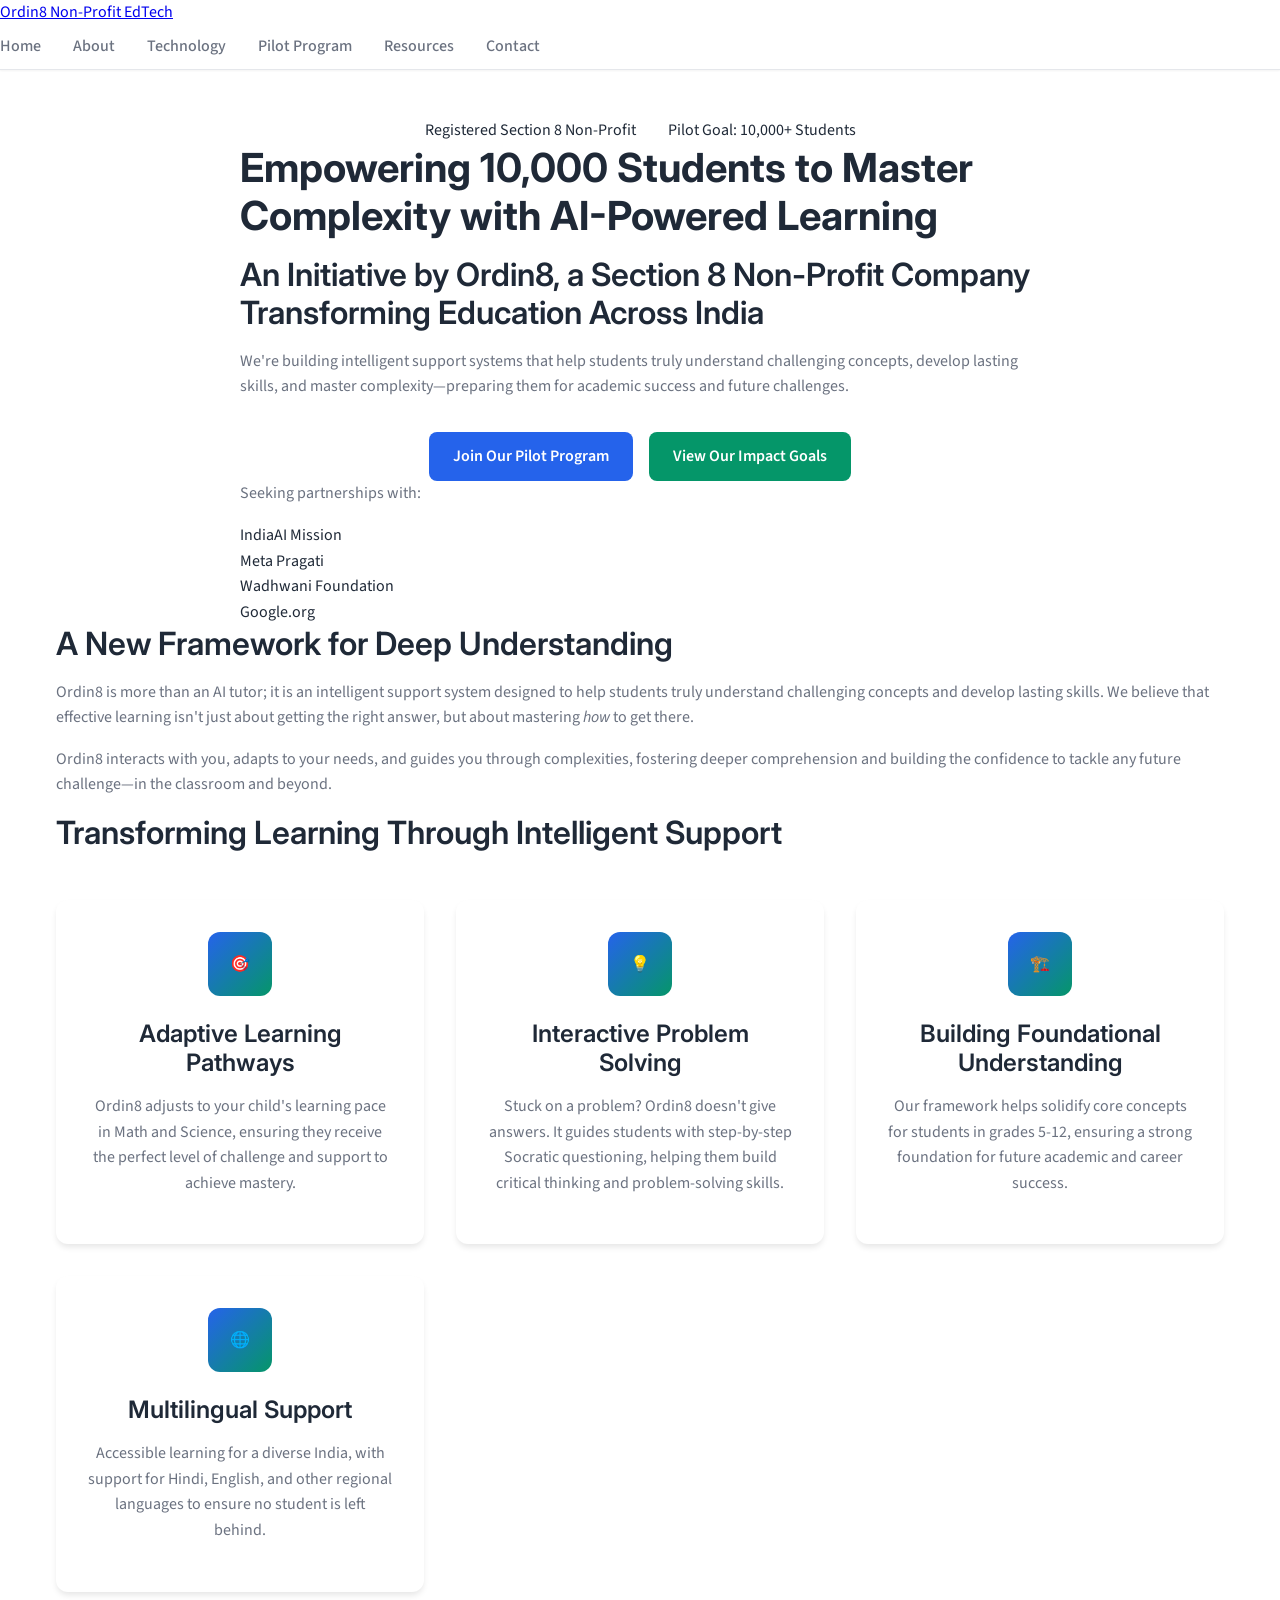
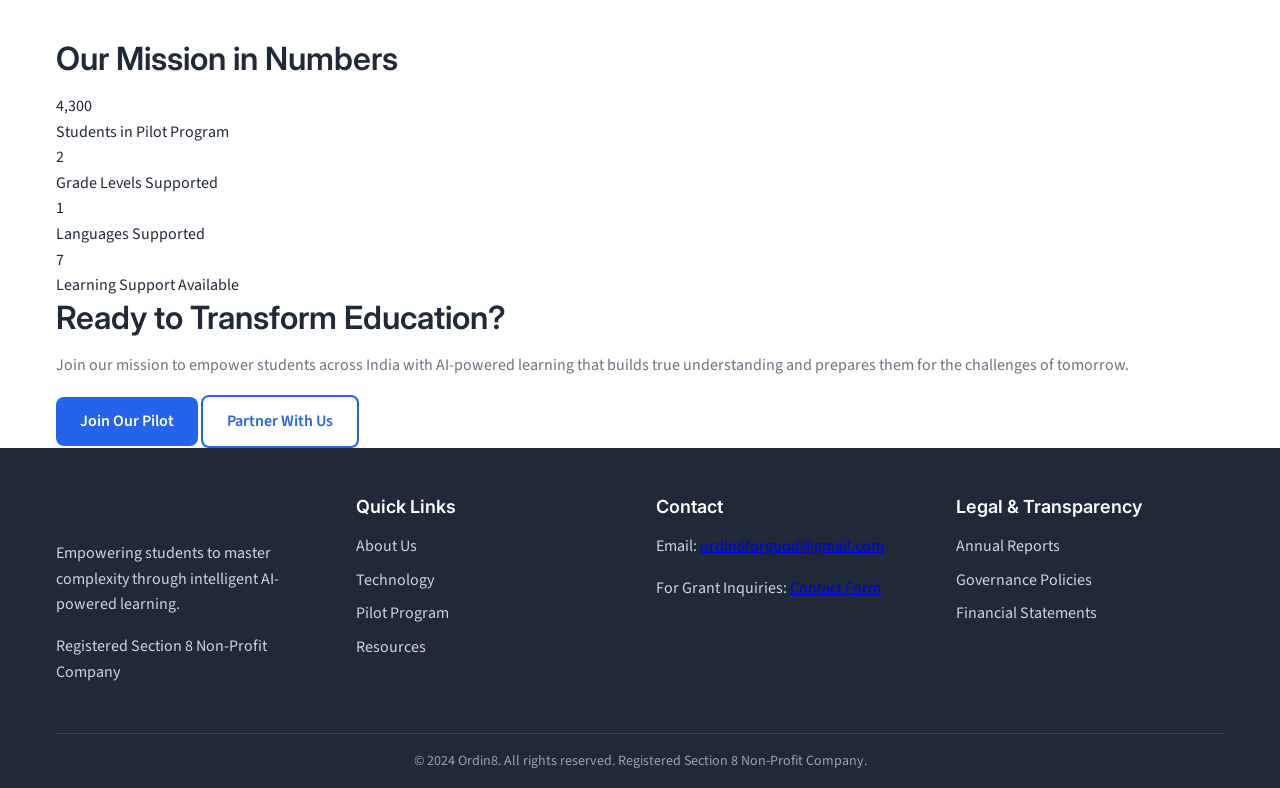
==== commit 7570c9fd: "First version - out of Claude" ====
--- a/index.html
+++ b/index.html
@@ -3,360 +3,199 @@
 <head>
     <meta charset="UTF-8">
     <meta name="viewport" content="width=device-width, initial-scale=1.0">
-    <title>Ordin8 - Intelligent Learning Support for Classes 5-12 | K-12 Education India</title>
-    <meta name="description" content="Ordin8 empowers students in Classes 5-12 across India with intelligent learning support. Adaptive pathways, personalized guidance, and critical thinking development for Math, Science, and more.">
-    <meta name="keywords" content="K-12 education, intelligent learning, adaptive learning, Classes 5-12, India education, personalized learning, Math support, Science support">
-    <meta name="author" content="Ordin8">
+    <title>Ordin8 - Empowering 10,000 Students to Master Complexity with AI-Powered Learning</title>
+    <meta name="description" content="Ordin8 is a Section 8 non-profit transforming education in India through AI-powered learning. Join our pilot program reaching 10,000+ students across Classes 5-12.">
+    <meta name="keywords" content="AI education India, non-profit EdTech, educational technology grants India, AI tutor, adaptive learning">
     
-    <!-- Open Graph tags -->
-    <meta property="og:title" content="Ordin8 - Intelligent Learning Support for Classes 5-12">
-    <meta property="og:description" content="Empowering students to master complexity with intelligent learning support">
+    <!-- Open Graph / Facebook -->
     <meta property="og:type" content="website">
-    <meta property="og:url" content="https://ordin8f.github.io">
+    <meta property="og:url" content="https://ordin8.org/">
+    <meta property="og:title" content="Ordin8 - AI-Powered Education for 10,000+ Students">
+    <meta property="og:description" content="Transforming education across India with intelligent support systems for mastering complexity.">
     
-    <!-- Twitter Card tags -->
-    <meta name="twitter:card" content="summary_large_image">
-    <meta name="twitter:title" content="Ordin8 - Intelligent Learning Support for Classes 5-12">
-    <meta name="twitter:description" content="Empowering students to master complexity with intelligent learning support">
+    <!-- Schema.org structured data -->
+    <script type="application/ld+json">
+    {
+      "@context": "https://schema.org",
+      "@type": "EducationalOrganization",
+      "name": "Ordin8",
+      "description": "A Section 8 non-profit educational technology organization transforming learning in India",
+      "url": "https://ordin8.org",
+      "email": "ordin8forgood@gmail.com",
+      "foundingDate": "2024",
+      "nonprofitStatus": "NonprofitType",
+      "areaServed": "India",
+      "knowsAbout": ["Artificial Intelligence", "Education Technology", "Adaptive Learning", "K-12 Education"]
+    }
+    </script>
     
     <link rel="stylesheet" href="style.css">
+    <link rel="preconnect" href="https://fonts.googleapis.com">
+    <link rel="preconnect" href="https://fonts.gstatic.com" crossorigin>
+    <link href="https://fonts.googleapis.com/css2?family=Inter:wght@400;500;600;700&family=Source+Sans+Pro:wght@400;600&display=swap" rel="stylesheet">
 </head>
 <body>
     <!-- Navigation -->
     <nav class="navbar">
-        <div class="container">
-            <div class="navbar-content">
-                <div class="navbar-brand">
-                    <div class="logo">
-                        <div class="logo-icon">O8</div>
-                        <span class="logo-text">Ordin8</span>
+        <div class="nav-container">
+            <div class="nav-logo">
+                <a href="index.html">
+                    <span class="logo-text">Ordin8</span>
+                    <span class="logo-tagline">Non-Profit EdTech</span>
+                </a>
+            </div>
+            
+            <div class="nav-menu" id="nav-menu">
+                <a href="index.html" class="nav-link">Home</a>
+                <a href="about.html" class="nav-link">About</a>
+                <a href="technology.html" class="nav-link">Technology</a>
+                <a href="pilot-program.html" class="nav-link">Pilot Program</a>
+                <a href="resources.html" class="nav-link">Resources</a>
+                <a href="contact.html" class="nav-link">Contact</a>
+            </div>
+            
+            <div class="nav-toggle" id="nav-toggle">
+                <span class="bar"></span>
+                <span class="bar"></span>
+                <span class="bar"></span>
+            </div>
+        </div>
+    </nav>
+
+    <!-- Hero Section -->
+    <section class="hero">
+        <div class="container">
+            <div class="hero-content">
+                <div class="trust-signals">
+                    <span class="badge">Registered Section 8 Non-Profit</span>
+                    <span class="metric">Pilot Goal: 10,000+ Students</span>
+                </div>
+                
+                <h1>Empowering 10,000 Students to Master Complexity with AI-Powered Learning</h1>
+                <h2>An Initiative by Ordin8, a Section 8 Non-Profit Company Transforming Education Across India</h2>
+                
+                <p class="hero-description">
+                    We're building intelligent support systems that help students truly understand challenging concepts, 
+                    develop lasting skills, and master complexity—preparing them for academic success and future challenges.
+                </p>
+                
+                <div class="hero-cta">
+                    <a href="pilot-program.html" class="btn btn-primary">Join Our Pilot Program</a>
+                    <a href="about.html#impact" class="btn btn-secondary">View Our Impact Goals</a>
+                </div>
+                
+                <div class="partner-logos">
+                    <p class="partners-text">Seeking partnerships with:</p>
+                    <div class="logos-grid">
+                        <div class="partner-placeholder">IndiaAI Mission</div>
+                        <div class="partner-placeholder">Meta Pragati</div>
+                        <div class="partner-placeholder">Wadhwani Foundation</div>
+                        <div class="partner-placeholder">Google.org</div>
                     </div>
                 </div>
-                <div class="navbar-menu" id="navbar-menu">
-                    <a href="#home" class="nav-link">Home</a>
-                    <a href="#how-it-works" class="nav-link">How It Works</a>
-                    <a href="#features" class="nav-link">Features</a>
-                    <a href="#philosophy" class="nav-link">Philosophy</a>
-                    <a href="#pilot-program" class="nav-link">Pilot Program</a>
-                    <a href="#contact" class="nav-link">Contact</a>
-                </div>
-                <button class="navbar-toggle" id="navbar-toggle" aria-label="Toggle navigation">
-                    <span></span>
-                    <span></span>
-                    <span></span>
-                </button>
-            </div>
-        </div>
-    </nav>
-
-    <!-- Hero Section -->
-    <section id="home" class="hero">
-        <div class="container">
-            <div class="hero-content">
-                <div class="hero-text">
-                    <h1 class="hero-title">Empowering Students (Classes 5-12) to Master Complexity with Intelligent Learning Support</h1>
-                    <p class="hero-subtitle">Ordin8: Your Partner in Understanding, Learning, and Excelling</p>
-                    <p class="hero-description">Personalized AI-powered learning support that adapts to each student's needs, building critical thinking skills and deep understanding across Math, Science, and core subjects.</p>
-                    <div class="hero-cta">
-                        <a href="#pilot-program" class="btn btn--primary btn--lg">Request School Pilot Program</a>
-                        <a href="#how-it-works" class="btn btn--outline btn--lg">Learn How It Works</a>
-                    </div>
-                </div>
-                <div class="hero-visual">
-                    <div class="hero-card">
-                        <div class="hero-card-header">
-                            <div class="hero-card-title">Intelligent Learning in Action</div>
-                        </div>
-                        <div class="hero-card-content">
-                            <div class="learning-step">
-                                <div class="step-number">1</div>
-                                <div class="step-text">Analyzes your knowledge level</div>
-                            </div>
-                            <div class="learning-step">
-                                <div class="step-number">2</div>
-                                <div class="step-text">Provides personalized guidance</div>
-                            </div>
-                            <div class="learning-step">
-                                <div class="step-number">3</div>
-                                <div class="step-text">Builds critical thinking skills</div>
-                            </div>
-                            <div class="learning-step">
-                                <div class="step-number">4</div>
-                                <div class="step-text">Adapts to your progress</div>
-                            </div>
-                        </div>
-                    </div>
-                </div>
-            </div>
-        </div>
-    </section>
-
-    <!-- How It Works Section -->
-    <section id="how-it-works" class="how-it-works">
-        <div class="container">
-            <div class="section-header">
-                <h2>Intelligent Support That Adapts to You</h2>
-                <p>Our AI-powered platform follows proven educational principles to provide personalized learning experiences</p>
-            </div>
-            <div class="process-grid">
-                <div class="process-step">
-                    <div class="process-icon">
-                        <svg width="48" height="48" viewBox="0 0 24 24" fill="none" stroke="currentColor" stroke-width="2">
-                            <path d="M9 12l2 2 4-4"/>
-                            <circle cx="12" cy="12" r="9"/>
-                        </svg>
-                    </div>
-                    <h3>Understands Your Knowledge Level</h3>
-                    <p>Advanced assessment algorithms identify your current understanding across different subjects and topics.</p>
-                </div>
-                <div class="process-step">
-                    <div class="process-icon">
-                        <svg width="48" height="48" viewBox="0 0 24 24" fill="none" stroke="currentColor" stroke-width="2">
-                            <path d="M12 2L15.09 8.26L22 9L17 14L18.18 21L12 17.77L5.82 21L7 14L2 9L8.91 8.26L12 2Z"/>
-                        </svg>
-                    </div>
-                    <h3>Provides Personalized Guidance</h3>
-                    <p>Delivers targeted scaffolding and support exactly when and where you need it most.</p>
-                </div>
-                <div class="process-step">
-                    <div class="process-icon">
-                        <svg width="48" height="48" viewBox="0 0 24 24" fill="none" stroke="currentColor" stroke-width="2">
-                            <path d="M9.663 17h4.673M12 3v1m6.364 1.636l-.707.707M21 12h-1M4 12H3m3.343-5.657l-.707-.707m2.828 9.9a5 5 0 117.072 0l-.548.547A3.374 3.374 0 0014 18.469V19a2 2 0 11-4 0v-.531c0-.895-.356-1.754-.988-2.386l-.548-.547z"/>
-                        </svg>
-                    </div>
-                    <h3>Develops Critical Thinking</h3>
-                    <p>Builds problem-solving skills and metacognitive abilities that extend beyond specific subjects.</p>
-                </div>
-                <div class="process-step">
-                    <div class="process-icon">
-                        <svg width="48" height="48" viewBox="0 0 24 24" fill="none" stroke="currentColor" stroke-width="2">
-                            <path d="M13 2L3 14h9l-1 8 10-12h-9l1-8z"/>
-                        </svg>
-                    </div>
-                    <h3>Adapts Continuously</h3>
-                    <p>Learns from your progress and adjusts the learning pathway to optimize your educational journey.</p>
-                </div>
+            </div>
+        </div>
+    </section>
+
+    <!-- What is Ordin8 Section -->
+    <section class="about-preview">
+        <div class="container">
+            <h2>A New Framework for Deep Understanding</h2>
+            <div class="about-content">
+                <p>
+                    Ordin8 is more than an AI tutor; it is an intelligent support system designed to help students 
+                    truly understand challenging concepts and develop lasting skills. We believe that effective learning 
+                    isn't just about getting the right answer, but about mastering <em>how</em> to get there.
+                </p>
+                <p>
+                    Ordin8 interacts with you, adapts to your needs, and guides you through complexities, fostering 
+                    deeper comprehension and building the confidence to tackle any future challenge—in the classroom and beyond.
+                </p>
             </div>
         </div>
     </section>
 
     <!-- Features Section -->
-    <section id="features" class="features">
-        <div class="container">
-            <div class="section-header">
-                <h2>Powerful Features for Modern Learning</h2>
-                <p>Comprehensive tools designed to support students across Classes 5-12 in India</p>
-            </div>
+    <section class="features">
+        <div class="container">
+            <h2>Transforming Learning Through Intelligent Support</h2>
             <div class="features-grid">
                 <div class="feature-card">
-                    <div class="feature-icon">
-                        <svg width="32" height="32" viewBox="0 0 24 24" fill="none" stroke="currentColor" stroke-width="2">
-                            <path d="M3 3l7.07 16.97 2.51-7.39 7.39-2.51L3 3z"/>
-                        </svg>
-                    </div>
+                    <div class="feature-icon">🎯</div>
                     <h3>Adaptive Learning Pathways</h3>
-                    <p>Ordin8 adjusts to your learning pace in subjects like Math and Science, ensuring the right level of challenge and support</p>
-                </div>
-                <div class="feature-card">
-                    <div class="feature-icon">
-                        <svg width="32" height="32" viewBox="0 0 24 24" fill="none" stroke="currentColor" stroke-width="2">
-                            <path d="M12 2l3.09 6.26L22 9l-5 4.87 1.18 6.88L12 17.77l-6.18 2.98L7 14.87 2 9l6.91-1.74L12 2z"/>
-                        </svg>
-                    </div>
+                    <p>
+                        Ordin8 adjusts to your child's learning pace in Math and Science, ensuring they receive 
+                        the perfect level of challenge and support to achieve mastery.
+                    </p>
+                </div>
+                
+                <div class="feature-card">
+                    <div class="feature-icon">💡</div>
                     <h3>Interactive Problem Solving</h3>
-                    <p>Get step-by-step guidance that builds problem-solving skills, not just answers</p>
-                </div>
-                <div class="feature-card">
-                    <div class="feature-icon">
-                        <svg width="32" height="32" viewBox="0 0 24 24" fill="none" stroke="currentColor" stroke-width="2">
-                            <path d="M3 9V7a2 2 0 012-2h14a2 2 0 012 2v2"/>
-                            <rect x="3" y="11" width="18" height="10" rx="2" ry="2"/>
-                            <circle cx="12" cy="16" r="1"/>
-                        </svg>
-                    </div>
-                    <h3>Foundational Understanding</h3>
-                    <p>Solidify core concepts for Classes 5-12, creating strong foundations for future success</p>
-                </div>
-                <div class="feature-card">
-                    <div class="feature-icon">
-                        <svg width="32" height="32" viewBox="0 0 24 24" fill="none" stroke="currentColor" stroke-width="2">
-                            <path d="M18 20V10"/>
-                            <path d="M12 20V4"/>
-                            <path d="M6 20v-6"/>
-                        </svg>
-                    </div>
-                    <h3>Progress Tracking</h3>
-                    <p>Monitor learning growth and identify areas for improvement with detailed analytics</p>
-                </div>
-            </div>
-        </div>
-    </section>
-
-    <!-- Philosophy Section -->
-    <section id="philosophy" class="philosophy">
-        <div class="container">
-            <div class="section-header">
-                <h2>Our Approach to Learning Support</h2>
-                <p>Built on proven educational research and cognitive science principles</p>
-            </div>
-            <div class="philosophy-grid">
-                <div class="philosophy-item">
-                    <div class="philosophy-header">
-                        <h3>Cognitive Augmentation</h3>
-                    </div>
-                    <p>We enhance human cognitive processes, providing support to understand concepts just beyond current independent reach</p>
-                </div>
-                <div class="philosophy-item">
-                    <div class="philosophy-header">
-                        <h3>Adaptive Interaction</h3>
-                    </div>
-                    <p>Our system dynamically adjusts responses and guidance based on individual needs and evolving context</p>
-                </div>
-                <div class="philosophy-item">
-                    <div class="philosophy-header">
-                        <h3>Metacognitive Development</h3>
-                    </div>
-                    <p>We foster 'thinking about thinking' and effective questioning skills crucial for self-directed learning</p>
-                </div>
-                <div class="philosophy-item">
-                    <div class="philosophy-header">
-                        <h3>Evidence-Based Refinement</h3>
-                    </div>
-                    <p>Continuous learning and improvement from real-world usage creates progressively more effective support</p>
-                </div>
-            </div>
-        </div>
-    </section>
-
-    <!-- Why Ordin8 Section -->
-    <section class="why-ordin8">
-        <div class="container">
-            <div class="why-content">
-                <div class="why-text">
-                    <h2>Why Ordin8 for Indian K-12 Education?</h2>
-                    <div class="why-points">
-                        <div class="why-point">
-                            <h4>Beyond One-Size-Fits-All</h4>
-                            <p>Traditional education treats all students the same. Ordin8 recognizes that every learner is unique, with different strengths, challenges, and learning styles.</p>
-                        </div>
-                        <div class="why-point">
-                            <h4>AI That Augments, Not Replaces</h4>
-                            <p>Our technology enhances human teaching and learning rather than replacing it, working alongside educators to provide better support for every student.</p>
-                        </div>
-                        <div class="why-point">
-                            <h4>Aligned with NEP 2020</h4>
-                            <p>Supporting India's National Education Policy goals of personalized learning, critical thinking, and technology integration in education.</p>
-                        </div>
-                        <div class="why-point">
-                            <h4>Focus on Understanding</h4>
-                            <p>Moving beyond rote memorization to build deep conceptual understanding and problem-solving capabilities that prepare students for future challenges.</p>
-                        </div>
-                    </div>
-                </div>
-            </div>
-        </div>
-    </section>
-
-    <!-- Pilot Program Section -->
-    <section id="pilot-program" class="pilot-program">
-        <div class="container">
-            <div class="pilot-content">
-                <div class="pilot-info">
-                    <h2>Partner with Ordin8 for Your School</h2>
-                    <p>Join our pilot program and be among the first schools to experience the future of personalized learning support.</p>
-                    <div class="pilot-benefits">
-                        <h3>Pilot Program Benefits:</h3>
-                        <ul>
-                            <li>Free access during pilot phase</li>
-                            <li>Dedicated support and training</li>
-                            <li>Customization for your curriculum</li>
-                            <li>Regular feedback sessions</li>
-                            <li>Data insights on student progress</li>
-                        </ul>
-                    </div>
-                </div>
-                <div class="pilot-form">
-                    <div class="card">
-                        <div class="card__body">
-                            <h3>Request Pilot Program Access</h3>
-                            <form id="pilot-form" class="contact-form">
-                                <div class="form-group">
-                                    <label for="school-name" class="form-label">School Name *</label>
-                                    <input type="text" id="school-name" name="school-name" class="form-control" required>
-                                </div>
-                                <div class="form-group">
-                                    <label for="contact-name" class="form-label">Contact Person *</label>
-                                    <input type="text" id="contact-name" name="contact-name" class="form-control" required>
-                                </div>
-                                <div class="form-group">
-                                    <label for="email" class="form-label">Email Address *</label>
-                                    <input type="email" id="email" name="email" class="form-control" required>
-                                </div>
-                                <div class="form-group">
-                                    <label for="phone" class="form-label">Phone Number</label>
-                                    <input type="tel" id="phone" name="phone" class="form-control">
-                                </div>
-                                <div class="form-group">
-                                    <label for="student-count" class="form-label">Number of Students (Classes 5-12)</label>
-                                    <select id="student-count" name="student-count" class="form-control">
-                                        <option value="">Select range</option>
-                                        <option value="1-50">1-50 students</option>
-                                        <option value="51-200">51-200 students</option>
-                                        <option value="201-500">201-500 students</option>
-                                        <option value="500+">500+ students</option>
-                                    </select>
-                                </div>
-                                <div class="form-group">
-                                    <label for="message" class="form-label">Tell us about your school's needs</label>
-                                    <textarea id="message" name="message" rows="4" class="form-control" placeholder="What subjects are you most interested in? What challenges do your students face?"></textarea>
-                                </div>
-                                <button type="submit" class="btn btn--primary btn--full-width">Request Pilot Access</button>
-                            </form>
-                        </div>
-                    </div>
-                </div>
-            </div>
-        </div>
-    </section>
-
-    <!-- Contact Section -->
-    <section id="contact" class="contact">
-        <div class="container">
-            <div class="section-header">
-                <h2>Get in Touch</h2>
-                <p>Have questions? We're here to help you understand how Ordin8 can support your students' learning journey.</p>
-            </div>
-            <div class="contact-content">
-                <div class="contact-info">
-                    <div class="contact-item">
-                        <h4>Email</h4>
-                        <p><a href="mailto:ordin8forgood@gmail.com">hello@ordin8.ai</a></p>
-                    </div>
-                    <div class="contact-item">
-                        <h4>General Inquiries</h4>
-                        <p>For questions about Ordin8's capabilities and implementation</p>
-                    </div>
-                    <div class="contact-item">
-                        <h4>Pilot Program</h4>
-                        <p>Schools interested in joining our pilot program</p>
-                    </div>
-                </div>
-                <div class="contact-form-section">
-                    <form id="contact-form" class="contact-form">
-                        <div class="form-group">
-                            <label for="contact-email" class="form-label">Email *</label>
-                            <input type="email" id="contact-email" name="email" class="form-control" required>
-                        </div>
-                        <div class="form-group">
-                            <label for="contact-subject" class="form-label">Subject *</label>
-                            <input type="text" id="contact-subject" name="subject" class="form-control" required>
-                        </div>
-                        <div class="form-group">
-                            <label for="contact-message" class="form-label">Message *</label>
-                            <textarea id="contact-message" name="message" rows="5" class="form-control" required></textarea>
-                        </div>
-                        <button type="submit" class="btn btn--primary">Send Message</button>
-                    </form>
+                    <p>
+                        Stuck on a problem? Ordin8 doesn't give answers. It guides students with step-by-step 
+                        Socratic questioning, helping them build critical thinking and problem-solving skills.
+                    </p>
+                </div>
+                
+                <div class="feature-card">
+                    <div class="feature-icon">🏗️</div>
+                    <h3>Building Foundational Understanding</h3>
+                    <p>
+                        Our framework helps solidify core concepts for students in grades 5-12, ensuring a strong 
+                        foundation for future academic and career success.
+                    </p>
+                </div>
+                
+                <div class="feature-card">
+                    <div class="feature-icon">🌐</div>
+                    <h3>Multilingual Support</h3>
+                    <p>
+                        Accessible learning for a diverse India, with support for Hindi, English, and other regional 
+                        languages to ensure no student is left behind.
+                    </p>
+                </div>
+            </div>
+        </div>
+    </section>
+
+    <!-- Impact Stats -->
+    <section class="impact-stats">
+        <div class="container">
+            <h2>Our Mission in Numbers</h2>
+            <div class="stats-grid">
+                <div class="stat-item">
+                    <div class="stat-number">10,000+</div>
+                    <div class="stat-label">Students in Pilot Program</div>
+                </div>
+                <div class="stat-item">
+                    <div class="stat-number">5-12</div>
+                    <div class="stat-label">Grade Levels Supported</div>
+                </div>
+                <div class="stat-item">
+                    <div class="stat-number">3+</div>
+                    <div class="stat-label">Languages Supported</div>
+                </div>
+                <div class="stat-item">
+                    <div class="stat-number">24/7</div>
+                    <div class="stat-label">Learning Support Available</div>
+                </div>
+            </div>
+        </div>
+    </section>
+
+    <!-- Call to Action Section -->
+    <section class="final-cta">
+        <div class="container">
+            <div class="cta-content">
+                <h2>Ready to Transform Education?</h2>
+                <p>
+                    Join our mission to empower students across India with AI-powered learning that builds 
+                    true understanding and prepares them for the challenges of tomorrow.
+                </p>
+                <div class="cta-buttons">
+                    <a href="pilot-program.html" class="btn btn-primary">Join Our Pilot</a>
+                    <a href="contact.html" class="btn btn-outline">Partner With Us</a>
                 </div>
             </div>
         </div>
@@ -367,47 +206,43 @@
         <div class="container">
             <div class="footer-content">
                 <div class="footer-section">
-                    <div class="footer-brand">
-                        <div class="logo">
-                            <div class="logo-icon">O8</div>
-                            <span class="logo-text">Ordin8</span>
-                        </div>
-                        <p>Empowering students to master complexity with intelligent learning support.</p>
-                    </div>
-                </div>
-                <div class="footer-section">
-                    <h4>Product</h4>
-                    <ul class="footer-links">
-                        <li><a href="#features">Features</a></li>
-                        <li><a href="#how-it-works">How It Works</a></li>
-                        <li><a href="#philosophy">Philosophy</a></li>
-                        <li><a href="#pilot-program">Pilot Program</a></li>
+                    <h3>Ordin8</h3>
+                    <p>Empowering students to master complexity through intelligent AI-powered learning.</p>
+                    <p class="legal-status">Registered Section 8 Non-Profit Company</p>
+                </div>
+                
+                <div class="footer-section">
+                    <h4>Quick Links</h4>
+                    <ul>
+                        <li><a href="about.html">About Us</a></li>
+                        <li><a href="technology.html">Technology</a></li>
+                        <li><a href="pilot-program.html">Pilot Program</a></li>
+                        <li><a href="resources.html">Resources</a></li>
                     </ul>
                 </div>
-                <div class="footer-section">
-                    <h4>Support</h4>
-                    <ul class="footer-links">
-                        <li><a href="#contact">Contact Us</a></li>
-                        <li><a href="#">Privacy Policy</a></li>
-                        <li><a href="#">Terms of Service</a></li>
-                        <li><a href="#">FAQ</a></li>
+                
+                <div class="footer-section">
+                    <h4>Contact</h4>
+                    <p>Email: <a href="mailto:ordin8forgood@gmail.com">ordin8forgood@gmail.com</a></p>
+                    <p>For Grant Inquiries: <a href="contact.html">Contact Form</a></p>
+                </div>
+                
+                <div class="footer-section">
+                    <h4>Legal & Transparency</h4>
+                    <ul>
+                        <li><a href="#" onclick="alert('Available upon request')">Annual Reports</a></li>
+                        <li><a href="#" onclick="alert('Available upon request')">Governance Policies</a></li>
+                        <li><a href="#" onclick="alert('Available upon request')">Financial Statements</a></li>
                     </ul>
                 </div>
-                <div class="footer-section">
-                    <h4>Connect</h4>
-                    <ul class="footer-links">
-                        <li><a href="mailto:ordin8forgood@gmail.com">hello@ordin8.ai</a></li>
-                        <li><a href="#" target="_blank">LinkedIn</a></li>
-                        <li><a href="#" target="_blank">Twitter</a></li>
-                    </ul>
-                </div>
-            </div>
+            </div>
+            
             <div class="footer-bottom">
-                <p>&copy; 2025 Ordin8. All rights reserved. Built for the future of Indian K-12 education.</p>
+                <p>&copy; 2024 Ordin8. All rights reserved. Registered Section 8 Non-Profit Company.</p>
             </div>
         </div>
     </footer>
 
-    <script src="app.js"></script>
+    <script src="script.js"></script>
 </body>
 </html>
--- a/style.css
+++ b/style.css
@@ -1,1378 +1,1235 @@
-
+/* ==========================================================================
+   Ordin8 Website - Main Stylesheet
+   Strategic design for grant acquisition and educational impact
+   ========================================================================== */
+
+/* CSS Reset and Base Styles */
+* {
+    margin: 0;
+    padding: 0;
+    box-sizing: border-box;
+}
+
+html {
+    font-size: 16px;
+    scroll-behavior: smooth;
+}
+
+body {
+    font-family: 'Source Sans Pro', -apple-system, BlinkMacSystemFont, 'Segoe UI', Roboto, sans-serif;
+    line-height: 1.6;
+    color: #1f2937;
+    background-color: #ffffff;
+    font-size: 16px;
+}
+
+/* ==========================================================================
+   Color Palette & Variables
+   ========================================================================== */
 :root {
-  /* Colors */
-  --color-background: rgba(252, 252, 249, 1);
-  --color-surface: rgba(255, 255, 253, 1);
-  --color-text: rgba(19, 52, 59, 1);
-  --color-text-secondary: rgba(98, 108, 113, 1);
-  --color-primary: rgba(33, 128, 141, 1);
-  --color-primary-hover: rgba(29, 116, 128, 1);
-  --color-primary-active: rgba(26, 104, 115, 1);
-  --color-secondary: rgba(94, 82, 64, 0.12);
-  --color-secondary-hover: rgba(94, 82, 64, 0.2);
-  --color-secondary-active: rgba(94, 82, 64, 0.25);
-  --color-border: rgba(94, 82, 64, 0.2);
-  --color-btn-primary-text: rgba(252, 252, 249, 1);
-  --color-card-border: rgba(94, 82, 64, 0.12);
-  --color-card-border-inner: rgba(94, 82, 64, 0.12);
-  --color-error: rgba(192, 21, 47, 1);
-  --color-success: rgba(33, 128, 141, 1);
-  --color-warning: rgba(168, 75, 47, 1);
-  --color-info: rgba(98, 108, 113, 1);
-  --color-focus-ring: rgba(33, 128, 141, 0.4);
-  --color-select-caret: rgba(19, 52, 59, 0.8);
-
-  /* Common style patterns */
-  --focus-ring: 0 0 0 3px var(--color-focus-ring);
-  --focus-outline: 2px solid var(--color-primary);
-  --status-bg-opacity: 0.15;
-  --status-border-opacity: 0.25;
-  --select-caret-light: url("data:image/svg+xml,%3Csvg xmlns='http://www.w3.org/2000/svg' width='16' height='16' viewBox='0 0 24 24' fill='none' stroke='%23134252' stroke-width='2' stroke-linecap='round' stroke-linejoin='round'%3E%3Cpolyline points='6 9 12 15 18 9'%3E%3C/polyline%3E%3C/svg%3E");
-  --select-caret-dark: url("data:image/svg+xml,%3Csvg xmlns='http://www.w3.org/2000/svg' width='16' height='16' viewBox='0 0 24 24' fill='none' stroke='%23f5f5f5' stroke-width='2' stroke-linecap='round' stroke-linejoin='round'%3E%3Cpolyline points='6 9 12 15 18 9'%3E%3C/polyline%3E%3C/svg%3E");
-
-  /* RGB versions for opacity control */
-  --color-success-rgb: 33, 128, 141;
-  --color-error-rgb: 192, 21, 47;
-  --color-warning-rgb: 168, 75, 47;
-  --color-info-rgb: 98, 108, 113;
-
-  /* Typography */
-  --font-family-base: "FKGroteskNeue", "Geist", "Inter", -apple-system,
-    BlinkMacSystemFont, "Segoe UI", Roboto, sans-serif;
-  --font-family-mono: "Berkeley Mono", ui-monospace, SFMono-Regular, Menlo,
-    Monaco, Consolas, monospace;
-  --font-size-xs: 11px;
-  --font-size-sm: 12px;
-  --font-size-base: 14px;
-  --font-size-md: 14px;
-  --font-size-lg: 16px;
-  --font-size-xl: 18px;
-  --font-size-2xl: 20px;
-  --font-size-3xl: 24px;
-  --font-size-4xl: 30px;
-  --font-weight-normal: 400;
-  --font-weight-medium: 500;
-  --font-weight-semibold: 550;
-  --font-weight-bold: 600;
-  --line-height-tight: 1.2;
-  --line-height-normal: 1.5;
-  --letter-spacing-tight: -0.01em;
-
-  /* Spacing */
-  --space-0: 0;
-  --space-1: 1px;
-  --space-2: 2px;
-  --space-4: 4px;
-  --space-6: 6px;
-  --space-8: 8px;
-  --space-10: 10px;
-  --space-12: 12px;
-  --space-16: 16px;
-  --space-20: 20px;
-  --space-24: 24px;
-  --space-32: 32px;
-
-  /* Border Radius */
-  --radius-sm: 6px;
-  --radius-base: 8px;
-  --radius-md: 10px;
-  --radius-lg: 12px;
-  --radius-full: 9999px;
-
-  /* Shadows */
-  --shadow-xs: 0 1px 2px rgba(0, 0, 0, 0.02);
-  --shadow-sm: 0 1px 3px rgba(0, 0, 0, 0.04), 0 1px 2px rgba(0, 0, 0, 0.02);
-  --shadow-md: 0 4px 6px -1px rgba(0, 0, 0, 0.04),
-    0 2px 4px -1px rgba(0, 0, 0, 0.02);
-  --shadow-lg: 0 10px 15px -3px rgba(0, 0, 0, 0.04),
-    0 4px 6px -2px rgba(0, 0, 0, 0.02);
-  --shadow-inset-sm: inset 0 1px 0 rgba(255, 255, 255, 0.15),
-    inset 0 -1px 0 rgba(0, 0, 0, 0.03);
-
-  /* Animation */
-  --duration-fast: 150ms;
-  --duration-normal: 250ms;
-  --ease-standard: cubic-bezier(0.16, 1, 0.3, 1);
-
-  /* Layout */
-  --container-sm: 640px;
-  --container-md: 768px;
-  --container-lg: 1024px;
-  --container-xl: 1280px;
-}
-
-/* Dark mode colors */
-@media (prefers-color-scheme: dark) {
-  :root {
-    --color-background: rgba(31, 33, 33, 1);
-    --color-surface: rgba(38, 40, 40, 1);
-    --color-text: rgba(245, 245, 245, 1);
-    --color-text-secondary: rgba(167, 169, 169, 0.7);
-    --color-primary: rgba(50, 184, 198, 1);
-    --color-primary-hover: rgba(45, 166, 178, 1);
-    --color-primary-active: rgba(41, 150, 161, 1);
-    --color-secondary: rgba(119, 124, 124, 0.15);
-    --color-secondary-hover: rgba(119, 124, 124, 0.25);
-    --color-secondary-active: rgba(119, 124, 124, 0.3);
-    --color-border: rgba(119, 124, 124, 0.3);
-    --color-error: rgba(255, 84, 89, 1);
-    --color-success: rgba(50, 184, 198, 1);
-    --color-warning: rgba(230, 129, 97, 1);
-    --color-info: rgba(167, 169, 169, 1);
-    --color-focus-ring: rgba(50, 184, 198, 0.4);
-    --color-btn-primary-text: rgba(19, 52, 59, 1);
-    --color-card-border: rgba(119, 124, 124, 0.2);
-    --color-card-border-inner: rgba(119, 124, 124, 0.15);
-    --shadow-inset-sm: inset 0 1px 0 rgba(255, 255, 255, 0.1),
-      inset 0 -1px 0 rgba(0, 0, 0, 0.15);
-    --button-border-secondary: rgba(119, 124, 124, 0.2);
-    --color-border-secondary: rgba(119, 124, 124, 0.2);
-    --color-select-caret: rgba(245, 245, 245, 0.8);
-
-    /* Common style patterns - updated for dark mode */
-    --focus-ring: 0 0 0 3px var(--color-focus-ring);
-    --focus-outline: 2px solid var(--color-primary);
-    --status-bg-opacity: 0.15;
-    --status-border-opacity: 0.25;
-    --select-caret-light: url("data:image/svg+xml,%3Csvg xmlns='http://www.w3.org/2000/svg' width='16' height='16' viewBox='0 0 24 24' fill='none' stroke='%23134252' stroke-width='2' stroke-linecap='round' stroke-linejoin='round'%3E%3Cpolyline points='6 9 12 15 18 9'%3E%3C/polyline%3E%3C/svg%3E");
-    --select-caret-dark: url("data:image/svg+xml,%3Csvg xmlns='http://www.w3.org/2000/svg' width='16' height='16' viewBox='0 0 24 24' fill='none' stroke='%23f5f5f5' stroke-width='2' stroke-linecap='round' stroke-linejoin='round'%3E%3Cpolyline points='6 9 12 15 18 9'%3E%3C/polyline%3E%3C/svg%3E");
-
-    /* RGB versions for dark mode */
-    --color-success-rgb: 50, 184, 198;
-    --color-error-rgb: 255, 84, 89;
-    --color-warning-rgb: 230, 129, 97;
-    --color-info-rgb: 167, 169, 169;
-  }
-}
-
-/* Data attribute for manual theme switching */
-[data-color-scheme="dark"] {
-  --color-background: rgba(31, 33, 33, 1);
-  --color-surface: rgba(38, 40, 40, 1);
-  --color-text: rgba(245, 245, 245, 1);
-  --color-text-secondary: rgba(167, 169, 169, 0.7);
-  --color-primary: rgba(50, 184, 198, 1);
-  --color-primary-hover: rgba(45, 166, 178, 1);
-  --color-primary-active: rgba(41, 150, 161, 1);
-  --color-secondary: rgba(119, 124, 124, 0.15);
-  --color-secondary-hover: rgba(119, 124, 124, 0.25);
-  --color-secondary-active: rgba(119, 124, 124, 0.3);
-  --color-border: rgba(119, 124, 124, 0.3);
-  --color-error: rgba(255, 84, 89, 1);
-  --color-success: rgba(50, 184, 198, 1);
-  --color-warning: rgba(230, 129, 97, 1);
-  --color-info: rgba(167, 169, 169, 1);
-  --color-focus-ring: rgba(50, 184, 198, 0.4);
-  --color-btn-primary-text: rgba(19, 52, 59, 1);
-  --color-card-border: rgba(119, 124, 124, 0.15);
-  --color-card-border-inner: rgba(119, 124, 124, 0.15);
-  --shadow-inset-sm: inset 0 1px 0 rgba(255, 255, 255, 0.1),
-    inset 0 -1px 0 rgba(0, 0, 0, 0.15);
-  --color-border-secondary: rgba(119, 124, 124, 0.2);
-  --color-select-caret: rgba(245, 245, 245, 0.8);
-
-  /* Common style patterns - updated for dark mode */
-  --focus-ring: 0 0 0 3px var(--color-focus-ring);
-  --focus-outline: 2px solid var(--color-primary);
-  --status-bg-opacity: 0.15;
-  --status-border-opacity: 0.25;
-  --select-caret-light: url("data:image/svg+xml,%3Csvg xmlns='http://www.w3.org/2000/svg' width='16' height='16' viewBox='0 0 24 24' fill='none' stroke='%23134252' stroke-width='2' stroke-linecap='round' stroke-linejoin='round'%3E%3Cpolyline points='6 9 12 15 18 9'%3E%3C/polyline%3E%3C/svg%3E");
-  --select-caret-dark: url("data:image/svg+xml,%3Csvg xmlns='http://www.w3.org/2000/svg' width='16' height='16' viewBox='0 0 24 24' fill='none' stroke='%23f5f5f5' stroke-width='2' stroke-linecap='round' stroke-linejoin='round'%3E%3Cpolyline points='6 9 12 15 18 9'%3E%3C/polyline%3E%3C/svg%3E");
-
-  /* RGB versions for dark mode */
-  --color-success-rgb: 50, 184, 198;
-  --color-error-rgb: 255, 84, 89;
-  --color-warning-rgb: 230, 129, 97;
-  --color-info-rgb: 167, 169, 169;
-}
-
-[data-color-scheme="light"] {
-  --color-background: rgba(252, 252, 249, 1);
-  --color-surface: rgba(255, 255, 253, 1);
-  --color-text: rgba(19, 52, 59, 1);
-  --color-text-secondary: rgba(98, 108, 113, 1);
-  --color-primary: rgba(33, 128, 141, 1);
-  --color-primary-hover: rgba(29, 116, 128, 1);
-  --color-primary-active: rgba(26, 104, 115, 1);
-  --color-secondary: rgba(94, 82, 64, 0.12);
-  --color-secondary-hover: rgba(94, 82, 64, 0.2);
-  --color-secondary-active: rgba(94, 82, 64, 0.25);
-  --color-border: rgba(94, 82, 64, 0.2);
-  --color-btn-primary-text: rgba(252, 252, 249, 1);
-  --color-card-border: rgba(94, 82, 64, 0.12);
-  --color-card-border-inner: rgba(94, 82, 64, 0.12);
-  --color-error: rgba(192, 21, 47, 1);
-  --color-success: rgba(33, 128, 141, 1);
-  --color-warning: rgba(168, 75, 47, 1);
-  --color-info: rgba(98, 108, 113, 1);
-  --color-focus-ring: rgba(33, 128, 141, 0.4);
-
-  /* RGB versions for light mode */
-  --color-success-rgb: 33, 128, 141;
-  --color-error-rgb: 192, 21, 47;
-  --color-warning-rgb: 168, 75, 47;
-  --color-info-rgb: 98, 108, 113;
-}
-
-/* Base styles */
-html {
-  font-size: var(--font-size-base);
-  font-family: var(--font-family-base);
-  line-height: var(--line-height-normal);
-  color: var(--color-text);
-  background-color: var(--color-background);
-  -webkit-font-smoothing: antialiased;
-  box-sizing: border-box;
-}
-
-body {
-  margin: 0;
-  padding: 0;
-}
-
-*,
-*::before,
-*::after {
-  box-sizing: inherit;
-}
-
-/* Typography */
-h1,
-h2,
-h3,
-h4,
-h5,
+    /* Primary Colors */
+    --primary-blue: #2563eb;
+    --primary-blue-dark: #1d4ed8;
+    --primary-blue-light: #3b82f6;
+    
+    /* Secondary Colors */
+    --secondary-green: #059669;
+    --secondary-green-dark: #047857;
+    --secondary-green-light: #10b981;
+    
+    /* Accent Colors */
+    --accent-red: #dc2626;
+    --accent-red-dark: #b91c1c;
+    
+    /* Neutral Colors */
+    --text-dark: #1f2937;
+    --text-medium: #6b7280;
+    --text-light: #9ca3af;
+    --bg-light: #f9fafb;
+    --bg-white: #ffffff;
+    --border-light: #e5e7eb;
+    --border-medium: #d1d5db;
+    
+    /* Fonts */
+    --font-heading: 'Inter', system-ui, -apple-system, sans-serif;
+    --font-body: 'Source Sans Pro', system-ui, -apple-system, sans-serif;
+    
+    /* Spacing */
+    --container-max: 1200px;
+    --section-padding: 80px 0;
+    --section-padding-sm: 60px 0;
+    
+    /* Shadows */
+    --shadow-sm: 0 1px 2px 0 rgba(0, 0, 0, 0.05);
+    --shadow-md: 0 4px 6px -1px rgba(0, 0, 0, 0.1);
+    --shadow-lg: 0 10px 15px -3px rgba(0, 0, 0, 0.1);
+    --shadow-xl: 0 20px 25px -5px rgba(0, 0, 0, 0.1);
+    
+    /* Border Radius */
+    --radius-sm: 4px;
+    --radius-md: 8px;
+    --radius-lg: 12px;
+    --radius-xl: 16px;
+}
+
+/* ==========================================================================
+   Typography
+   ========================================================================== */
+h1, h2, h3, h4, h5, h6 {
+    font-family: var(--font-heading);
+    font-weight: 600;
+    line-height: 1.2;
+    margin-bottom: 1rem;
+    color: var(--text-dark);
+}
+
+h1 {
+    font-size: 2.5rem;
+    font-weight: 700;
+}
+
+h2 {
+    font-size: 2rem;
+    font-weight: 600;
+}
+
+h3 {
+    font-size: 1.5rem;
+}
+
+h4 {
+    font-size: 1.25rem;
+}
+
+h5 {
+    font-size: 1.125rem;
+}
+
 h6 {
-  margin: 0;
-  font-weight: var(--font-weight-semibold);
-  line-height: var(--line-height-tight);
-  color: var(--color-text);
-  letter-spacing: var(--letter-spacing-tight);
-}
-
-h1 {
-  font-size: var(--font-size-4xl);
-}
-h2 {
-  font-size: var(--font-size-3xl);
-}
-h3 {
-  font-size: var(--font-size-2xl);
-}
-h4 {
-  font-size: var(--font-size-xl);
-}
-h5 {
-  font-size: var(--font-size-lg);
-}
-h6 {
-  font-size: var(--font-size-md);
+    font-size: 1rem;
 }
 
 p {
-  margin: 0 0 var(--space-16) 0;
-}
-
-a {
-  color: var(--color-primary);
-  text-decoration: none;
-  transition: color var(--duration-fast) var(--ease-standard);
-}
-
-a:hover {
-  color: var(--color-primary-hover);
-}
-
-code,
-pre {
-  font-family: var(--font-family-mono);
-  font-size: calc(var(--font-size-base) * 0.95);
-  background-color: var(--color-secondary);
-  border-radius: var(--radius-sm);
-}
-
-code {
-  padding: var(--space-1) var(--space-4);
-}
-
-pre {
-  padding: var(--space-16);
-  margin: var(--space-16) 0;
-  overflow: auto;
-  border: 1px solid var(--color-border);
-}
-
-pre code {
-  background: none;
-  padding: 0;
-}
-
-/* Buttons */
+    margin-bottom: 1rem;
+    color: var(--text-medium);
+}
+
+.text-large {
+    font-size: 1.125rem;
+}
+
+.text-small {
+    font-size: 0.875rem;
+}
+
+.text-xs {
+    font-size: 0.75rem;
+}
+
+.font-semibold {
+    font-weight: 600;
+}
+
+.font-bold {
+    font-weight: 700;
+}
+
+.text-center {
+    text-align: center;
+}
+
+.text-link {
+    color: var(--primary-blue);
+    text-decoration: none;
+    border-bottom: 1px solid transparent;
+    transition: border-color 0.2s ease;
+}
+
+.text-link:hover {
+    border-bottom-color: var(--primary-blue);
+}
+
+/* ==========================================================================
+   Layout & Grid System
+   ========================================================================== */
+.container {
+    max-width: var(--container-max);
+    margin: 0 auto;
+    padding: 0 1rem;
+}
+
+.section {
+    padding: var(--section-padding);
+}
+
+.section-sm {
+    padding: var(--section-padding-sm);
+}
+
+.bg-light {
+    background-color: var(--bg-light);
+}
+
+.bg-white {
+    background-color: var(--bg-white);
+}
+
+.grid {
+    display: grid;
+    gap: 2rem;
+}
+
+.grid-2 {
+    grid-template-columns: repeat(auto-fit, minmax(300px, 1fr));
+}
+
+.grid-3 {
+    grid-template-columns: repeat(auto-fit, minmax(280px, 1fr));
+}
+
+.grid-4 {
+    grid-template-columns: repeat(auto-fit, minmax(250px, 1fr));
+}
+
+.flex {
+    display: flex;
+}
+
+.flex-center {
+    display: flex;
+    align-items: center;
+    justify-content: center;
+}
+
+.flex-between {
+    display: flex;
+    justify-content: space-between;
+    align-items: center;
+}
+
+.hidden {
+    display: none !important;
+}
+
+/* ==========================================================================
+   Navigation
+   ========================================================================== */
+.navbar {
+    background: var(--bg-white);
+    box-shadow: var(--shadow-sm);
+    position: sticky;
+    top: 0;
+    z-index: 1000;
+    border-bottom: 1px solid var(--border-light);
+}
+
+.navbar .container {
+    display: flex;
+    justify-content: space-between;
+    align-items: center;
+    padding: 1rem;
+}
+
+.nav-brand .logo {
+    height: 40px;
+    width: auto;
+}
+
+.nav-menu {
+    display: flex;
+    gap: 2rem;
+    align-items: center;
+}
+
+.nav-link {
+    color: var(--text-medium);
+    text-decoration: none;
+    font-weight: 500;
+    padding: 0.5rem 0;
+    border-bottom: 2px solid transparent;
+    transition: all 0.2s ease;
+}
+
+.nav-link:hover,
+.nav-link.active {
+    color: var(--primary-blue);
+    border-bottom-color: var(--primary-blue);
+}
+
+.nav-toggle {
+    display: none;
+    flex-direction: column;
+    background: none;
+    border: none;
+    cursor: pointer;
+    padding: 0.5rem;
+}
+
+.nav-toggle span {
+    width: 25px;
+    height: 3px;
+    background-color: var(--text-dark);
+    margin: 3px 0;
+    transition: 0.3s;
+    border-radius: 2px;
+}
+
+/* ==========================================================================
+   Buttons & Interactive Elements
+   ========================================================================== */
 .btn {
-  display: inline-flex;
-  align-items: center;
-  justify-content: center;
-  padding: var(--space-8) var(--space-16);
-  border-radius: var(--radius-base);
-  font-size: var(--font-size-base);
-  font-weight: 500;
-  line-height: 1.5;
-  cursor: pointer;
-  transition: all var(--duration-normal) var(--ease-standard);
-  border: none;
-  text-decoration: none;
-  position: relative;
-}
-
-.btn:focus-visible {
-  outline: none;
-  box-shadow: var(--focus-ring);
-}
-
-.btn--primary {
-  background: var(--color-primary);
-  color: var(--color-btn-primary-text);
-}
-
-.btn--primary:hover {
-  background: var(--color-primary-hover);
-}
-
-.btn--primary:active {
-  background: var(--color-primary-active);
-}
-
-.btn--secondary {
-  background: var(--color-secondary);
-  color: var(--color-text);
-}
-
-.btn--secondary:hover {
-  background: var(--color-secondary-hover);
-}
-
-.btn--secondary:active {
-  background: var(--color-secondary-active);
-}
-
-.btn--outline {
-  background: transparent;
-  border: 1px solid var(--color-border);
-  color: var(--color-text);
-}
-
-.btn--outline:hover {
-  background: var(--color-secondary);
-}
-
-.btn--sm {
-  padding: var(--space-4) var(--space-12);
-  font-size: var(--font-size-sm);
-  border-radius: var(--radius-sm);
-}
-
-.btn--lg {
-  padding: var(--space-10) var(--space-20);
-  font-size: var(--font-size-lg);
-  border-radius: var(--radius-md);
-}
-
-.btn--full-width {
-  width: 100%;
-}
-
-.btn:disabled {
-  opacity: 0.5;
-  cursor: not-allowed;
-}
-
-/* Form elements */
-.form-control {
-  display: block;
-  width: 100%;
-  padding: var(--space-8) var(--space-12);
-  font-size: var(--font-size-md);
-  line-height: 1.5;
-  color: var(--color-text);
-  background-color: var(--color-surface);
-  border: 1px solid var(--color-border);
-  border-radius: var(--radius-base);
-  transition: border-color var(--duration-fast) var(--ease-standard),
-    box-shadow var(--duration-fast) var(--ease-standard);
-}
-
-textarea.form-control {
-  font-family: var(--font-family-base);
-  font-size: var(--font-size-base);
-}
-
-select.form-control {
-  padding: var(--space-8) var(--space-12);
-  -webkit-appearance: none;
-  -moz-appearance: none;
-  appearance: none;
-  background-image: var(--select-caret-light);
-  background-repeat: no-repeat;
-  background-position: right var(--space-12) center;
-  background-size: 16px;
-  padding-right: var(--space-32);
-}
-
-/* Add a dark mode specific caret */
-@media (prefers-color-scheme: dark) {
-  select.form-control {
-    background-image: var(--select-caret-dark);
-  }
-}
-
-/* Also handle data-color-scheme */
-[data-color-scheme="dark"] select.form-control {
-  background-image: var(--select-caret-dark);
-}
-
-[data-color-scheme="light"] select.form-control {
-  background-image: var(--select-caret-light);
-}
-
-.form-control:focus {
-  border-color: var(--color-primary);
-  outline: var(--focus-outline);
-}
-
-.form-label {
-  display: block;
-  margin-bottom: var(--space-8);
-  font-weight: var(--font-weight-medium);
-  font-size: var(--font-size-sm);
-}
-
-.form-group {
-  margin-bottom: var(--space-16);
-}
-
-/* Card component */
-.card {
-  background-color: var(--color-surface);
-  border-radius: var(--radius-lg);
-  border: 1px solid var(--color-card-border);
-  box-shadow: var(--shadow-sm);
-  overflow: hidden;
-  transition: box-shadow var(--duration-normal) var(--ease-standard);
-}
-
-.card:hover {
-  box-shadow: var(--shadow-md);
-}
-
-.card__body {
-  padding: var(--space-16);
-}
-
-.card__header,
-.card__footer {
-  padding: var(--space-16);
-  border-bottom: 1px solid var(--color-card-border-inner);
-}
-
-/* Status indicators - simplified with CSS variables */
-.status {
-  display: inline-flex;
-  align-items: center;
-  padding: var(--space-6) var(--space-12);
-  border-radius: var(--radius-full);
-  font-weight: var(--font-weight-medium);
-  font-size: var(--font-size-sm);
-}
-
-.status--success {
-  background-color: rgba(
-    var(--color-success-rgb, 33, 128, 141),
-    var(--status-bg-opacity)
-  );
-  color: var(--color-success);
-  border: 1px solid
-    rgba(var(--color-success-rgb, 33, 128, 141), var(--status-border-opacity));
-}
-
-.status--error {
-  background-color: rgba(
-    var(--color-error-rgb, 192, 21, 47),
-    var(--status-bg-opacity)
-  );
-  color: var(--color-error);
-  border: 1px solid
-    rgba(var(--color-error-rgb, 192, 21, 47), var(--status-border-opacity));
-}
-
-.status--warning {
-  background-color: rgba(
-    var(--color-warning-rgb, 168, 75, 47),
-    var(--status-bg-opacity)
-  );
-  color: var(--color-warning);
-  border: 1px solid
-    rgba(var(--color-warning-rgb, 168, 75, 47), var(--status-border-opacity));
-}
-
-.status--info {
-  background-color: rgba(
-    var(--color-info-rgb, 98, 108, 113),
-    var(--status-bg-opacity)
-  );
-  color: var(--color-info);
-  border: 1px solid
-    rgba(var(--color-info-rgb, 98, 108, 113), var(--status-border-opacity));
-}
-
-/* Container layout */
-.container {
-  width: 100%;
-  margin-right: auto;
-  margin-left: auto;
-  padding-right: var(--space-16);
-  padding-left: var(--space-16);
-}
-
-@media (min-width: 640px) {
-  .container {
-    max-width: var(--container-sm);
-  }
-}
-@media (min-width: 768px) {
-  .container {
-    max-width: var(--container-md);
-  }
-}
-@media (min-width: 1024px) {
-  .container {
-    max-width: var(--container-lg);
-  }
-}
-@media (min-width: 1280px) {
-  .container {
-    max-width: var(--container-xl);
-  }
-}
-
-/* Utility classes */
-.flex {
-  display: flex;
-}
-.flex-col {
-  flex-direction: column;
-}
-.items-center {
-  align-items: center;
-}
-.justify-center {
-  justify-content: center;
-}
-.justify-between {
-  justify-content: space-between;
-}
-.gap-4 {
-  gap: var(--space-4);
-}
-.gap-8 {
-  gap: var(--space-8);
-}
-.gap-16 {
-  gap: var(--space-16);
-}
-
-.m-0 {
-  margin: 0;
-}
-.mt-8 {
-  margin-top: var(--space-8);
-}
-.mb-8 {
-  margin-bottom: var(--space-8);
-}
-.mx-8 {
-  margin-left: var(--space-8);
-  margin-right: var(--space-8);
-}
-.my-8 {
-  margin-top: var(--space-8);
-  margin-bottom: var(--space-8);
-}
-
-.p-0 {
-  padding: 0;
-}
-.py-8 {
-  padding-top: var(--space-8);
-  padding-bottom: var(--space-8);
-}
-.px-8 {
-  padding-left: var(--space-8);
-  padding-right: var(--space-8);
-}
-.py-16 {
-  padding-top: var(--space-16);
-  padding-bottom: var(--space-16);
-}
-.px-16 {
-  padding-left: var(--space-16);
-  padding-right: var(--space-16);
-}
-
-.block {
-  display: block;
-}
-.hidden {
-  display: none;
-}
-
-/* Accessibility */
-.sr-only {
-  position: absolute;
-  width: 1px;
-  height: 1px;
-  padding: 0;
-  margin: -1px;
-  overflow: hidden;
-  clip: rect(0, 0, 0, 0);
-  white-space: nowrap;
-  border-width: 0;
-}
-
-:focus-visible {
-  outline: var(--focus-outline);
-  outline-offset: 2px;
-}
-
-/* Dark mode specifics */
-[data-color-scheme="dark"] .btn--outline {
-  border: 1px solid var(--color-border-secondary);
-}
-
-@font-face {
-  font-family: 'FKGroteskNeue';
-  src: url('https://www.perplexity.ai/fonts/FKGroteskNeue.woff2')
-    format('woff2');
-}
-
-/* Additional custom styles for Ordin8 website */
-
-/* Navbar styles */
-.navbar {
-  position: fixed;
-  top: 0;
-  left: 0;
-  right: 0;
-  z-index: 1000;
-  background-color: var(--color-surface);
-  border-bottom: 1px solid var(--color-border);
-  backdrop-filter: blur(10px);
-  transition: all var(--duration-normal) var(--ease-standard);
-}
-
-.navbar-content {
-  display: flex;
-  align-items: center;
-  justify-content: space-between;
-  padding: var(--space-16) 0;
-}
-
-.navbar-brand {
-  display: flex;
-  align-items: center;
-}
-
-.logo {
-  display: flex;
-  align-items: center;
-  gap: var(--space-8);
-  text-decoration: none;
-  color: var(--color-text);
-}
-
-.logo-icon {
-  width: 40px;
-  height: 40px;
-  background: linear-gradient(135deg, var(--color-primary), var(--color-primary-hover));
-  border-radius: var(--radius-base);
-  display: flex;
-  align-items: center;
-  justify-content: center;
-  color: var(--color-btn-primary-text);
-  font-weight: var(--font-weight-bold);
-  font-size: var(--font-size-lg);
-}
-
-.logo-text {
-  font-size: var(--font-size-xl);
-  font-weight: var(--font-weight-semibold);
-  color: var(--color-text);
-}
-
-.navbar-menu {
-  display: flex;
-  align-items: center;
-  gap: var(--space-32);
-}
-
-.nav-link {
-  color: var(--color-text);
-  text-decoration: none;
-  font-weight: var(--font-weight-medium);
-  transition: color var(--duration-fast) var(--ease-standard);
-  padding: var(--space-8) 0;
-  position: relative;
-}
-
-.nav-link:hover {
-  color: var(--color-primary);
-}
-
-.nav-link:after {
-  content: '';
-  position: absolute;
-  bottom: 0;
-  left: 0;
-  width: 0;
-  height: 2px;
-  background-color: var(--color-primary);
-  transition: width var(--duration-normal) var(--ease-standard);
-}
-
-.nav-link:hover:after {
-  width: 100%;
-}
-
-.navbar-toggle {
-  display: none;
-  flex-direction: column;
-  background: none;
-  border: none;
-  cursor: pointer;
-  padding: var(--space-8);
-  gap: var(--space-4);
-}
-
-.navbar-toggle span {
-  width: 24px;
-  height: 2px;
-  background-color: var(--color-text);
-  transition: all var(--duration-fast) var(--ease-standard);
-}
-
-/* Hero section */
-.hero {
-  padding: 120px 0 80px;
-  background: linear-gradient(135deg, var(--color-background) 0%, var(--color-surface) 100%);
-  position: relative;
-  overflow: hidden;
-}
-
-.hero:before {
-  content: '';
-  position: absolute;
-  top: 0;
-  left: 0;
-  right: 0;
-  bottom: 0;
-  background: radial-gradient(circle at 20% 80%, rgba(33, 128, 141, 0.1) 0%, transparent 50%),
-              radial-gradient(circle at 80% 20%, rgba(33, 128, 141, 0.05) 0%, transparent 50%);
-  pointer-events: none;
-}
-
-.hero-content {
-  display: grid;
-  grid-template-columns: 1fr 1fr;
-  gap: var(--space-32);
-  align-items: center;
-  position: relative;
-  z-index: 1;
-}
-
-.hero-title {
-  font-size: var(--font-size-4xl);
-  line-height: var(--line-height-tight);
-  margin-bottom: var(--space-16);
-  color: var(--color-text);
-}
-
-.hero-subtitle {
-  font-size: var(--font-size-xl);
-  color: var(--color-primary);
-  font-weight: var(--font-weight-medium);
-  margin-bottom: var(--space-16);
-}
-
-.hero-description {
-  font-size: var(--font-size-lg);
-  color: var(--color-text-secondary);
-  margin-bottom: var(--space-32);
-  line-height: 1.6;
-}
-
-.hero-cta {
-  display: flex;
-  gap: var(--space-16);
-  align-items: center;
-}
-
-.hero-visual {
-  display: flex;
-  justify-content: center;
-}
-
-.hero-card {
-  background: var(--color-surface);
-  border-radius: var(--radius-lg);
-  border: 1px solid var(--color-border);
-  box-shadow: var(--shadow-lg);
-  padding: var(--space-24);
-  max-width: 400px;
-  width: 100%;
-}
-
-.hero-card-header {
-  margin-bottom: var(--space-20);
-}
-
-.hero-card-title {
-  font-size: var(--font-size-lg);
-  font-weight: var(--font-weight-semibold);
-  color: var(--color-text);
-}
-
-.learning-step {
-  display: flex;
-  align-items: center;
-  gap: var(--space-16);
-  margin-bottom: var(--space-16);
-  padding: var(--space-12);
-  border-radius: var(--radius-base);
-  transition: background-color var(--duration-fast) var(--ease-standard);
-}
-
-.learning-step:hover {
-  background-color: var(--color-secondary);
-}
-
-.step-number {
-  width: 32px;
-  height: 32px;
-  background: var(--color-primary);
-  color: var(--color-btn-primary-text);
-  border-radius: 50%;
-  display: flex;
-  align-items: center;
-  justify-content: center;
-  font-weight: var(--font-weight-semibold);
-  font-size: var(--font-size-sm);
-  flex-shrink: 0;
-}
-
-.step-text {
-  color: var(--color-text);
-  font-weight: var(--font-weight-medium);
-}
-
-/* Section styles */
-.section-header {
-  text-align: center;
-  margin-bottom: var(--space-32);
-  max-width: 800px;
-  margin-left: auto;
-  margin-right: auto;
-}
-
-.section-header h2 {
-  font-size: var(--font-size-3xl);
-  margin-bottom: var(--space-16);
-  color: var(--color-text);
-}
-
-.section-header p {
-  font-size: var(--font-size-lg);
-  color: var(--color-text-secondary);
-  margin: 0;
-}
-
-/* How it works section */
-.how-it-works {
-  padding: 80px 0;
-  background-color: var(--color-background);
-}
-
-.process-grid {
-  display: grid;
-  grid-template-columns: repeat(auto-fit, minmax(250px, 1fr));
-  gap: var(--space-32);
-}
-
-.process-step {
-  text-align: center;
-  padding: var(--space-24);
-}
-
-.process-icon {
-  width: 80px;
-  height: 80px;
-  background: linear-gradient(135deg, var(--color-primary), var(--color-primary-hover));
-  border-radius: 50%;
-  display: flex;
-  align-items: center;
-  justify-content: center;
-  margin: 0 auto var(--space-20);
-  color: var(--color-btn-primary-text);
-}
-
-.process-step h3 {
-  font-size: var(--font-size-xl);
-  margin-bottom: var(--space-12);
-  color: var(--color-text);
-}
-
-.process-step p {
-  color: var(--color-text-secondary);
-  line-height: 1.6;
-  margin: 0;
-}
-
-/* Features section */
-.features {
-  padding: 80px 0;
-  background-color: var(--color-surface);
-}
-
-.features-grid {
-  display: grid;
-  grid-template-columns: repeat(auto-fit, minmax(280px, 1fr));
-  gap: var(--space-24);
-}
-
-.feature-card {
-  background: var(--color-background);
-  border-radius: var(--radius-lg);
-  border: 1px solid var(--color-border);
-  padding: var(--space-24);
-  transition: all var(--duration-normal) var(--ease-standard);
-}
-
-.feature-card:hover {
-  transform: translateY(-4px);
-  box-shadow: var(--shadow-lg);
-}
-
-.feature-icon {
-  width: 60px;
-  height: 60px;
-  background: var(--color-secondary);
-  border-radius: var(--radius-base);
-  display: flex;
-  align-items: center;
-  justify-content: center;
-  margin-bottom: var(--space-16);
-  color: var(--color-primary);
-}
-
-.feature-card h3 {
-  font-size: var(--font-size-xl);
-  margin-bottom: var(--space-12);
-  color: var(--color-text);
-}
-
-.feature-card p {
-  color: var(--color-text-secondary);
-  line-height: 1.6;
-  margin: 0;
-}
-
-/* Philosophy section */
-.philosophy {
-  padding: 80px 0;
-  background-color: var(--color-background);
-}
-
-.philosophy-grid {
-  display: grid;
-  grid-template-columns: repeat(auto-fit, minmax(300px, 1fr));
-  gap: var(--space-24);
-}
-
-.philosophy-item {
-  padding: var(--space-24);
-  background: var(--color-surface);
-  border-radius: var(--radius-lg);
-  border: 1px solid var(--color-border);
-  transition: all var(--duration-normal) var(--ease-standard);
-}
-
-.philosophy-item:hover {
-  transform: translateY(-2px);
-  box-shadow: var(--shadow-md);
-}
-
-.philosophy-header h3 {
-  font-size: var(--font-size-xl);
-  margin-bottom: var(--space-12);
-  color: var(--color-text);
-}
-
-.philosophy-item p {
-  color: var(--color-text-secondary);
-  line-height: 1.6;
-  margin: 0;
-}
-
-/* Why Ordin8 section */
-.why-ordin8 {
-  padding: 80px 0;
-  background: linear-gradient(135deg, var(--color-surface) 0%, var(--color-background) 100%);
-}
-
-.why-content {
-  max-width: 900px;
-  margin: 0 auto;
-  text-align: center;
-}
-
-.why-content h2 {
-  font-size: var(--font-size-3xl);
-  margin-bottom: var(--space-32);
-  color: var(--color-text);
-}
-
-.why-points {
-  display: grid;
-  grid-template-columns: repeat(auto-fit, minmax(250px, 1fr));
-  gap: var(--space-24);
-  text-align: left;
-}
-
-.why-point {
-  padding: var(--space-20);
-  background: var(--color-surface);
-  border-radius: var(--radius-base);
-  border: 1px solid var(--color-border);
-}
-
-.why-point h4 {
-  font-size: var(--font-size-lg);
-  margin-bottom: var(--space-8);
-  color: var(--color-primary);
-}
-
-.why-point p {
-  color: var(--color-text-secondary);
-  line-height: 1.6;
-  margin: 0;
-}
-
-/* Pilot program section */
-.pilot-program {
-  padding: 80px 0;
-  background-color: var(--color-background);
-}
-
-.pilot-content {
-  display: grid;
-  grid-template-columns: 1fr 1fr;
-  gap: var(--space-32);
-  align-items: start;
-}
-
-.pilot-info h2 {
-  font-size: var(--font-size-3xl);
-  margin-bottom: var(--space-16);
-  color: var(--color-text);
-}
-
-.pilot-info > p {
-  font-size: var(--font-size-lg);
-  color: var(--color-text-secondary);
-  margin-bottom: var(--space-24);
-}
-
-.pilot-benefits h3 {
-  font-size: var(--font-size-xl);
-  margin-bottom: var(--space-16);
-  color: var(--color-text);
-}
-
-.pilot-benefits ul {
-  list-style: none;
-  padding: 0;
-  margin: 0;
-}
-
-.pilot-benefits li {
-  padding: var(--space-8) 0;
-  color: var(--color-text-secondary);
-  position: relative;
-  padding-left: var(--space-24);
-}
-
-.pilot-benefits li:before {
-  content: '✓';
-  position: absolute;
-  left: 0;
-  color: var(--color-primary);
-  font-weight: var(--font-weight-bold);
-}
-
-/* Contact form */
-.contact-form {
-  max-width: 100%;
-}
-
-.contact-form .form-group:last-of-type {
-  margin-bottom: var(--space-24);
-}
-
-/* Contact section */
-.contact {
-  padding: 80px 0;
-  background-color: var(--color-surface);
-}
-
-.contact-content {
-  display: grid;
-  grid-template-columns: 1fr 1fr;
-  gap: var(--space-32);
-}
-
-.contact-info {
-  display: flex;
-  flex-direction: column;
-  gap: var(--space-24);
-}
-
-.contact-item h4 {
-  font-size: var(--font-size-lg);
-  margin-bottom: var(--space-8);
-  color: var(--color-text);
-}
-
-.contact-item p {
-  color: var(--color-text-secondary);
-  margin: 0;
-}
-
-.contact-item a {
-  color: var(--color-primary);
-}
-
-/* Footer */
-.footer {
-  background-color: var(--color-text);
-  color: var(--color-surface);
-  padding: 60px 0 var(--space-24);
-}
-
-.footer-content {
-  display: grid;
-  grid-template-columns: 2fr 1fr 1fr 1fr;
-  gap: var(--space-32);
-  margin-bottom: var(--space-32);
-}
-
-.footer-brand p {
-  color: rgba(255, 255, 255, 0.8);
-  margin-top: var(--space-16);
-}
-
-.footer-section h4 {
-  color: var(--color-surface);
-  margin-bottom: var(--space-16);
-  font-size: var(--font-size-lg);
-}
-
-.footer-links {
-  list-style: none;
-  padding: 0;
-  margin: 0;
-}
-
-.footer-links li {
-  margin-bottom: var(--space-8);
-}
-
-.footer-links a {
-  color: rgba(255, 255, 255, 0.8);
-  text-decoration: none;
-  transition: color var(--duration-fast) var(--ease-standard);
-}
-
-.footer-links a:hover {
-  color: var(--color-surface);
-}
-
-.footer-bottom {
-  border-top: 1px solid rgba(255, 255, 255, 0.2);
-  padding-top: var(--space-24);
-  text-align: center;
-  color: rgba(255, 255, 255, 0.8);
-}
-
-/* Mobile responsive styles */
-@media (max-width: 768px) {
-  .navbar-menu {
-    display: none;
+    display: inline-flex;
+    align-items: center;
+    justify-content: center;
+    padding: 0.75rem 1.5rem;
+    border: none;
+    border-radius: var(--radius-md);
+    font-size: 1rem;
+    font-weight: 600;
+    text-decoration: none;
+    cursor: pointer;
+    transition: all 0.2s ease;
+    min-height: 44px; /* Minimum touch target */
+    gap: 0.5rem;
+}
+
+.btn-primary {
+    background-color: var(--primary-blue);
+    color: white;
+}
+
+.btn-primary:hover {
+    background-color: var(--primary-blue-dark);
+    transform: translateY(-1px);
+    box-shadow: var(--shadow-md);
+}
+
+.btn-secondary {
+    background-color: var(--secondary-green);
+    color: white;
+}
+
+.btn-secondary:hover {
+    background-color: var(--secondary-green-dark);
+    transform: translateY(-1px);
+    box-shadow: var(--shadow-md);
+}
+
+.btn-outline {
+    background-color: transparent;
+    color: var(--primary-blue);
+    border: 2px solid var(--primary-blue);
+}
+
+.btn-outline:hover {
+    background-color: var(--primary-blue);
+    color: white;
+}
+
+.btn-large {
+    padding: 1rem 2rem;
+    font-size: 1.125rem;
+}
+
+.btn-small {
+    padding: 0.5rem 1rem;
+    font-size: 0.875rem;
+}
+
+/* ==========================================================================
+   Hero Sections
+   ========================================================================== */
+.hero-section {
+    background: linear-gradient(135deg, var(--primary-blue) 0%, var(--primary-blue-dark) 100%);
+    color: white;
+    padding: 6rem 0;
+    text-align: center;
+    position: relative;
+    overflow: hidden;
+}
+
+.hero-section::before {
+    content: '';
     position: absolute;
-    top: 100%;
+    top: 0;
     left: 0;
     right: 0;
-    background-color: var(--color-surface);
-    border-top: 1px solid var(--color-border);
-    flex-direction: column;
-    padding: var(--space-16);
-    gap: var(--space-16);
-  }
-
-  .navbar-menu.active {
+    bottom: 0;
+    background: url('data:image/svg+xml,<svg xmlns="http://www.w3.org/2000/svg" viewBox="0 0 1000 1000"><polygon fill="rgba(255,255,255,0.05)" points="0,0 1000,300 1000,1000 0,700"/></svg>');
+    background-size: cover;
+}
+
+.hero-content {
+    position: relative;
+    z-index: 1;
+    max-width: 800px;
+    margin: 0 auto;
+}
+
+.hero-section h1 {
+    color: white;
+    margin-bottom: 1.5rem;
+    font-size: 3rem;
+    font-weight: 700;
+}
+
+.hero-subtitle {
+    font-size: 1.25rem;
+    margin-bottom: 2rem;
+    color: rgba(255, 255, 255, 0.9);
+}
+
+.hero-cta {
     display: flex;
-  }
-
-  .navbar-toggle {
+    gap: 1rem;
+    justify-content: center;
+    flex-wrap: wrap;
+    margin-top: 2rem;
+}
+
+.trust-signals {
     display: flex;
-  }
-
-  .hero-content {
-    grid-template-columns: 1fr;
+    justify-content: center;
+    gap: 2rem;
+    margin-top: 3rem;
+    flex-wrap: wrap;
+}
+
+.trust-badge {
+    background: rgba(255, 255, 255, 0.1);
+    padding: 0.5rem 1rem;
+    border-radius: var(--radius-md);
+    font-size: 0.875rem;
+    font-weight: 600;
+    backdrop-filter: blur(10px);
+}
+
+/* Hero Variants */
+.contact-hero {
+    padding: 4rem 0;
+}
+
+.contact-hero h1 {
+    font-size: 2.5rem;
+}
+
+/* ==========================================================================
+   Cards & Content Blocks
+   ========================================================================== */
+.card {
+    background: var(--bg-white);
+    border-radius: var(--radius-lg);
+    padding: 2rem;
+    box-shadow: var(--shadow-md);
+    transition: all 0.3s ease;
+    border: 1px solid var(--border-light);
+}
+
+.card:hover {
+    transform: translateY(-4px);
+    box-shadow: var(--shadow-xl);
+}
+
+.card-icon {
+    width: 48px;
+    height: 48px;
+    background: var(--primary-blue);
+    color: white;
+    border-radius: var(--radius-md);
+    display: flex;
+    align-items: center;
+    justify-content: center;
+    margin-bottom: 1rem;
+}
+
+.card h3 {
+    color: var(--text-dark);
+    margin-bottom: 1rem;
+}
+
+.card p {
+    margin-bottom: 1.5rem;
+}
+
+/* Feature Cards */
+.features-grid {
+    display: grid;
+    grid-template-columns: repeat(auto-fit, minmax(280px, 1fr));
+    gap: 2rem;
+    margin: 3rem 0;
+}
+
+.feature-card {
+    background: var(--bg-white);
+    padding: 2rem;
+    border-radius: var(--radius-lg);
+    box-shadow: var(--shadow-md);
     text-align: center;
-    gap: var(--space-24);
-  }
-
-  .hero-title {
-    font-size: var(--font-size-3xl);
-  }
-
-  .hero-cta {
-    flex-direction: column;
-    align-items: stretch;
-  }
-
-  .process-grid {
-    grid-template-columns: 1fr;
-    gap: var(--space-24);
-  }
-
-  .features-grid {
-    grid-template-columns: 1fr;
-  }
-
-  .philosophy-grid {
-    grid-template-columns: 1fr;
-  }
-
-  .why-points {
-    grid-template-columns: 1fr;
-  }
-
-  .pilot-content {
-    grid-template-columns: 1fr;
-    gap: var(--space-24);
-  }
-
-  .contact-content {
-    grid-template-columns: 1fr;
-  }
-
-  .footer-content {
-    grid-template-columns: 1fr;
-    gap: var(--space-24);
-  }
+    transition: all 0.3s ease;
+}
+
+.feature-card:hover {
+    transform: translateY(-4px);
+    box-shadow: var(--shadow-xl);
+}
+
+.feature-icon {
+    width: 64px;
+    height: 64px;
+    background: linear-gradient(135deg, var(--primary-blue), var(--secondary-green));
+    color: white;
+    border-radius: var(--radius-lg);
+    display: flex;
+    align-items: center;
+    justify-content: center;
+    margin: 0 auto 1.5rem;
+}
+
+/* ==========================================================================
+   Contact Page Specific Styles
+   ========================================================================== */
+.contact-categories {
+    padding: 4rem 0;
+}
+
+.contact-grid {
+    display: grid;
+    grid-template-columns: repeat(auto-fit, minmax(300px, 1fr));
+    gap: 2rem;
+    margin-top: 2rem;
+}
+
+.contact-card {
+    background: var(--bg-white);
+    padding: 2rem;
+    border-radius: var(--radius-lg);
+    box-shadow: var(--shadow-md);
+    border: 1px solid var(--border-light);
+    transition: all 0.3s ease;
+}
+
+.contact-card:hover {
+    transform: translateY(-2px);
+    box-shadow: var(--shadow-lg);
+}
+
+.priority-contact {
+    border: 2px solid var(--accent-red);
+    position: relative;
+}
+
+.priority-contact::before {
+    content: 'Priority Response';
+    position: absolute;
+    top: -12px;
+    left: 1rem;
+    background: var(--accent-red);
+    color: white;
+    padding: 0.25rem 0.75rem;
+    border-radius: var(--radius-sm);
+    font-size: 0.75rem;
+    font-weight: 600;
+}
+
+.contact-icon {
+    width: 48px;
+    height: 48px;
+    background: var(--primary-blue);
+    color: white;
+    border-radius: var(--radius-md);
+    display: flex;
+    align-items: center;
+    justify-content: center;
+    margin-bottom: 1rem;
+}
+
+.contact-details {
+    background: var(--bg-light);
+    padding: 1rem;
+    border-radius: var(--radius-md);
+    margin: 1rem 0;
+    font-size: 0.875rem;
+}
+
+.contact-details strong {
+    color: var(--text-dark);
+}
+
+.contact-details a {
+    color: var(--primary-blue);
+    text-decoration: none;
+}
+
+.contact-details a:hover {
+    text-decoration: underline;
+}
+
+/* ==========================================================================
+   Forms
+   ========================================================================== */
+.contact-form-section {
+    padding: 4rem 0;
+}
+
+.form-container {
+    max-width: 800px;
+    margin: 0 auto;
+}
+
+.contact-form {
+    background: var(--bg-white);
+    padding: 2rem;
+    border-radius: var(--radius-lg);
+    box-shadow: var(--shadow-md);
+    border: 1px solid var(--border-light);
+}
+
+.form-row {
+    display: grid;
+    grid-template-columns: 1fr 1fr;
+    gap: 1rem;
+    margin-bottom: 1rem;
+}
+
+.form-group {
+    margin-bottom: 1.5rem;
+}
+
+.form-group label {
+    display: block;
+    margin-bottom: 0.5rem;
+    font-weight: 600;
+    color: var(--text-dark);
+}
+
+.form-group input,
+.form-group select,
+.form-group textarea {
+    width: 100%;
+    padding: 0.75rem;
+    border: 2px solid var(--border-light);
+    border-radius: var(--radius-md);
+    font-size: 1rem;
+    font-family: inherit;
+    transition: border-color 0.2s ease;
+    min-height: 44px; /* Minimum touch target */
+}
+
+.form-group input:focus,
+.form-group select:focus,
+.form-group textarea:focus {
+    outline: none;
+    border-color: var(--primary-blue);
+    box-shadow: 0 0 0 3px rgba(37, 99, 235, 0.1);
+}
+
+.form-group textarea {
+    resize: vertical;
+    min-height: 120px;
+}
+
+/* ==========================================================================
+   Organization Details
+   ========================================================================== */
+.org-details {
+    padding: 4rem 0;
+    background: var(--bg-light);
+}
+
+.details-grid {
+    display: grid;
+    grid-template-columns: repeat(auto-fit, minmax(300px, 1fr));
+    gap: 2rem;
+}
+
+.detail-card {
+    background: var(--bg-white);
+    padding: 2rem;
+    border-radius: var(--radius-lg);
+    box-shadow: var(--shadow-sm);
+}
+
+.detail-card h3 {
+    color: var(--text-dark);
+    margin-bottom: 1rem;
+    font-size: 1.25rem;
+}
+
+.detail-card address {
+    font-style: normal;
+    line-height: 1.6;
+    color: var(--text-medium);
+}
+
+.social-links {
+    display: flex;
+    gap: 1rem;
+    margin-top: 1rem;
+}
+
+.social-link {
+    display: flex;
+    align-items: center;
+    gap: 0.5rem;
+    color: var(--primary-blue);
+    text-decoration: none;
+    padding: 0.5rem;
+    border-radius: var(--radius-md);
+    transition: background-color 0.2s ease;
+}
+
+.social-link:hover {
+    background-color: var(--bg-light);
+}
+
+/* ==========================================================================
+   About Page Specific Styles
+   ========================================================================== */
+.mission-vision {
+    padding: 4rem 0;
+}
+
+.mission-vision-grid {
+    display: grid;
+    grid-template-columns: 1fr 1fr;
+    gap: 3rem;
+    margin-top: 2rem;
+}
+
+.mission-card,
+.vision-card {
+    padding: 2rem;
+    border-radius: var(--radius-lg);
+    position: relative;
+}
+
+.mission-card {
+    background: linear-gradient(135deg, var(--primary-blue), var(--primary-blue-dark));
+    color: white;
+}
+
+.vision-card {
+    background: linear-gradient(135deg, var(--secondary-green), var(--secondary-green-dark));
+    color: white;
+}
+
+.mission-card h3,
+.vision-card h3 {
+    color: white;
+    margin-bottom: 1rem;
+}
+
+.impact-metrics {
+    padding: 4rem 0;
+    background: var(--bg-light);
+}
+
+.metrics-grid {
+    display: grid;
+    grid-template-columns: repeat(auto-fit, minmax(200px, 1fr));
+    gap: 2rem;
+    margin-top: 2rem;
+}
+
+.metric-card {
+    background: var(--bg-white);
+    padding: 2rem;
+    border-radius: var(--radius-lg);
+    text-align: center;
+    box-shadow: var(--shadow-sm);
+}
+
+.metric-number {
+    font-size: 2.5rem;
+    font-weight: 700;
+    color: var(--primary-blue);
+    display: block;
+}
+
+.metric-label {
+    font-size: 0.875rem;
+    color: var(--text-medium);
+    margin-top: 0.5rem;
+}
+
+.team-grid {
+    display: grid;
+    grid-template-columns: repeat(auto-fit, minmax(280px, 1fr));
+    gap: 2rem;
+    margin-top: 2rem;
+}
+
+.team-card {
+    background: var(--bg-white);
+    padding: 2rem;
+    border-radius: var(--radius-lg);
+    text-align: center;
+    box-shadow: var(--shadow-md);
+}
+
+.team-photo {
+    width: 120px;
+    height: 120px;
+    border-radius: 50%;
+    margin: 0 auto 1rem;
+    background: var(--bg-light);
+    object-fit: cover;
+}
+
+.team-name {
+    font-size: 1.25rem;
+    font-weight: 600;
+    color: var(--text-dark);
+    margin-bottom: 0.5rem;
+}
+
+.team-role {
+    color: var(--primary-blue);
+    font-weight: 600;
+    margin-bottom: 1rem;
+}
+
+.team-bio {
+    font-size: 0.875rem;
+    line-height: 1.6;
+}
+
+/* ==========================================================================
+   Technology Page Specific Styles
+   ========================================================================== */
+.tech-overview {
+    padding: 4rem 0;
+}
+
+.tech-grid {
+    display: grid;
+    grid-template-columns: repeat(auto-fit, minmax(300px, 1fr));
+    gap: 2rem;
+    margin-top: 2rem;
+}
+
+.tech-card {
+    background: var(--bg-white);
+    padding: 2rem;
+    border-radius: var(--radius-lg);
+    box-shadow: var(--shadow-md);
+    border-left: 4px solid var(--primary-blue);
+}
+
+.tech-card h3 {
+    color: var(--text-dark);
+    margin-bottom: 1rem;
+}
+
+.compute-requirements {
+    padding: 4rem 0;
+    background: var(--bg-light);
+}
+
+.compute-card {
+    background: var(--bg-white);
+    padding: 3rem;
+    border-radius: var(--radius-lg);
+    box-shadow: var(--shadow-lg);
+    border: 2px solid var(--primary-blue);
+    max-width: 800px;
+    margin: 2rem auto;
+}
+
+.compute-specs {
+    display: grid;
+    grid-template-columns: repeat(auto-fit, minmax(200px, 1fr));
+    gap: 2rem;
+    margin: 2rem 0;
+}
+
+.spec-item {
+    text-align: center;
+    padding: 1rem;
+    background: var(--bg-light);
+    border-radius: var(--radius-md);
+}
+
+.spec-value {
+    font-size: 1.5rem;
+    font-weight: 700;
+    color: var(--primary-blue);
+    display: block;
+}
+
+.spec-label {
+    font-size: 0.875rem;
+    color: var(--text-medium);
+    margin-top: 0.5rem;
+}
+
+/* ==========================================================================
+   Pilot Program Page Specific Styles
+   ========================================================================== */
+.program-benefits {
+    padding: 4rem 0;
+}
+
+.benefits-grid {
+    display: grid;
+    grid-template-columns: repeat(auto-fit, minmax(280px, 1fr));
+    gap: 2rem;
+    margin-top: 2rem;
+}
+
+.benefit-card {
+    background: var(--bg-white);
+    padding: 2rem;
+    border-radius: var(--radius-lg);
+    box-shadow: var(--shadow-md);
+    text-align: center;
+}
+
+.benefit-icon {
+    width: 64px;
+    height: 64px;
+    background: var(--secondary-green);
+    color: white;
+    border-radius: var(--radius-lg);
+    display: flex;
+    align-items: center;
+    justify-content: center;
+    margin: 0 auto 1rem;
+}
+
+.eligibility-criteria {
+    padding: 4rem 0;
+    background: var(--bg-light);
+}
+
+.criteria-list {
+    list-style: none;
+    margin-top: 2rem;
+}
+
+.criteria-list li {
+    background: var(--bg-white);
+    padding: 1rem 1.5rem;
+    margin-bottom: 1rem;
+    border-radius: var(--radius-md);
+    box-shadow: var(--shadow-sm);
+    position: relative;
+    padding-left: 3rem;
+}
+
+.criteria-list li::before {
+    content: '✓';
+    position: absolute;
+    left: 1rem;
+    color: var(--secondary-green);
+    font-weight: bold;
+    font-size: 1.25rem;
+}
+
+.application-form {
+    padding: 4rem 0;
+}
+
+/* ==========================================================================
+   Resources Page Specific Styles
+   ========================================================================== */
+.resources-grid {
+    display: grid;
+    grid-template-columns: repeat(auto-fit, minmax(300px, 1fr));
+    gap: 2rem;
+    margin-top: 2rem;
+}
+
+.resource-card {
+    background: var(--bg-white);
+    border-radius: var(--radius-lg);
+    overflow: hidden;
+    box-shadow: var(--shadow-md);
+    transition: all 0.3s ease;
+}
+
+.resource-card:hover {
+    transform: translateY(-4px);
+    box-shadow: var(--shadow-xl);
+}
+
+.resource-image {
+    width: 100%;
+    height: 200px;
+    background: var(--bg-light);
+    object-fit: cover;
+}
+
+.resource-content {
+    padding: 2rem;
+}
+
+.resource-tag {
+    background: var(--primary-blue);
+    color: white;
+    padding: 0.25rem 0.75rem;
+    border-radius: var(--radius-sm);
+    font-size: 0.75rem;
+    font-weight: 600;
+    margin-bottom: 1rem;
+    display: inline-block;
+}
+
+/* ==========================================================================
+   Footer
+   ========================================================================== */
+.footer {
+    background: var(--text-dark);
+    color: white;
+    padding: 3rem 0 1rem;
+}
+
+.footer-content {
+    display: grid;
+    grid-template-columns: repeat(auto-fit, minmax(250px, 1fr));
+    gap: 2rem;
+    margin-bottom: 2rem;
+}
+
+.footer-section h4 {
+    color: white;
+    margin-bottom: 1rem;
+    font-size: 1.125rem;
+}
+
+.footer-section ul {
+    list-style: none;
+}
+
+.footer-section ul li {
+    margin-bottom: 0.5rem;
+}
+
+.footer-section ul li a {
+    color: #d1d5db;
+    text-decoration: none;
+    transition: color 0.2s ease;
+}
+
+.footer-section ul li a:hover {
+    color: white;
+}
+
+.footer-logo {
+    height: 40px;
+    width: auto;
+    margin-bottom: 1rem;
+}
+
+.footer-section p {
+    color: #d1d5db;
+    line-height: 1.6;
+}
+
+.footer-bottom {
+    border-top: 1px solid #374151;
+    padding-top: 1rem;
+    text-align: center;
+}
+
+.footer-bottom p {
+    color: #9ca3af;
+    font-size: 0.875rem;
+    margin: 0;
+}
+
+/* ==========================================================================
+   Responsive Design
+   ========================================================================== */
+@media (max-width: 768px) {
+    .nav-menu {
+        display: none;
+        position: absolute;
+        top: 100%;
+        left: 0;
+        right: 0;
+        background: var(--bg-white);
+        flex-direction: column;
+        padding: 1rem;
+        box-shadow: var(--shadow-md);
+        gap: 0;
+    }
+    
+    .nav-menu.active {
+        display: flex;
+    }
+    
+    .nav-toggle {
+        display: flex;
+    }
+    
+    .nav-link {
+        padding: 1rem 0;
+        border-bottom: 1px solid var(--border-light);
+        width: 100%;
+        text-align: center;
+    }
+    
+    .hero-section h1 {
+        font-size: 2rem;
+    }
+    
+    .hero-subtitle {
+        font-size: 1rem;
+    }
+    
+    .hero-cta {
+        flex-direction: column;
+        align-items: center;
+    }
+    
+    .trust-signals {
+        flex-direction: column;
+        gap: 1rem;
+    }
+    
+    .mission-vision-grid {
+        grid-template-columns: 1fr;
+        gap: 2rem;
+    }
+    
+    .form-row {
+        grid-template-columns: 1fr;
+    }
+    
+    .container {
+        padding: 0 1rem;
+    }
+    
+    .section {
+        padding: 3rem 0;
+    }
+    
+    .section-sm {
+        padding: 2rem 0;
+    }
+    
+    .card {
+        padding: 1.5rem;
+    }
+    
+    h1 {
+        font-size: 2rem;
+    }
+    
+    h2 {
+        font-size: 1.75rem;
+    }
+    
+    .metrics-grid {
+        grid-template-columns: repeat(auto-fit, minmax(150px, 1fr));
+    }
+    
+    .compute-specs {
+        grid-template-columns: 1fr;
+    }
 }
 
 @media (max-width: 480px) {
-  .hero {
-    padding: 100px 0 60px;
-  }
-
-  .hero-title {
-    font-size: var(--font-size-2xl);
-  }
-
-  .hero-subtitle {
-    font-size: var(--font-size-lg);
-  }
-
-  .hero-description {
-    font-size: var(--font-size-base);
-  }
-
-  .section-header h2 {
-    font-size: var(--font-size-2xl);
-  }
-
-  .process-step,
-  .feature-card,
-  .philosophy-item {
-    padding: var(--space-16);
-  }
-
-  .hero-card {
-    padding: var(--space-16);
-  }
-}
-
-/* Smooth scrolling */
-html {
-  scroll-behavior: smooth;
-}
-
-/* Focus styles for accessibility */
-.btn:focus-visible,
-.form-control:focus,
-.nav-link:focus-visible {
-  outline: 2px solid var(--color-primary);
-  outline-offset: 2px;
-}
-
-/* Form validation styles */
-.form-control:invalid {
-  border-color: var(--color-error);
-}
-
-.form-control:valid {
-  border-color: var(--color-success);
-}
-
-/* Loading states */
-.btn.loading {
-  opacity: 0.7;
-  cursor: not-allowed;
-}
-
-.btn.loading:after {
-  content: '';
-  width: 16px;
-  height: 16px;
-  border: 2px solid transparent;
-  border-top: 2px solid currentColor;
-  border-radius: 50%;
-  animation: spin 1s linear infinite;
-  margin-left: var(--space-8);
-}
-
-@keyframes spin {
-  to {
-    transform: rotate(360deg);
-  }
-}
-
-/* Success message styles */
-.success-message {
-  background-color: rgba(var(--color-success-rgb), 0.1);
-  border: 1px solid rgba(var(--color-success-rgb), 0.3);
-  color: var(--color-success);
-  padding: var(--space-16);
-  border-radius: var(--radius-base);
-  margin-top: var(--space-16);
-}
-
-.error-message {
-  background-color: rgba(var(--color-error-rgb), 0.1);
-  border: 1px solid rgba(var(--color-error-rgb), 0.3);
-  color: var(--color-error);
-  padding: var(--space-16);
-  border-radius: var(--radius-base);
-  margin-top: var(--space-16);
+    .hero-section {
+        padding: 3rem 0;
+    }
+    
+    .hero-section h1 {
+        font-size: 1.75rem;
+    }
+    
+    .contact-grid {
+        grid-template-columns: 1fr;
+    }
+    
+    .features-grid {
+        grid-template-columns: 1fr;
+    }
+    
+    .btn {
+        width: 100%;
+        justify-content: center;
+    }
+    
+    .hero-cta .btn {
+        width: auto;
+        min-width: 200px;
+    }
+}
+
+/* ==========================================================================
+   Accessibility Enhancements
+   ========================================================================== */
+@media (prefers-reduced-motion: reduce) {
+    * {
+        animation-duration: 0.01ms !important;
+        animation-iteration-count: 1 !important;
+        transition-duration: 0.01ms !important;
+        scroll-behavior: auto !important;
+    }
+}
+
+/* Focus styles for keyboard navigation */
+.btn:focus,
+input:focus,
+select:focus,
+textarea:focus,
+.nav-link:focus,
+.text-link:focus {
+    outline: 2px solid var(--primary-blue);
+    outline-offset: 2px;
+}
+
+/* High contrast mode support */
+@media (prefers-contrast: high) {
+    .card {
+        border: 2px solid var(--border-medium);
+    }
+    
+    .btn-primary {
+        border: 2px solid transparent;
+    }
+    
+    .btn-primary:hover {
+        border-color: var(--primary-blue-dark);
+    }
+}
+
+/* ==========================================================================
+   Print Styles
+   ========================================================================== */
+@media print {
+    .navbar,
+    .nav-toggle,
+    .hero-cta,
+    .footer {
+        display: none;
+    }
+    
+    .hero-section {
+        background: none;
+        color: var(--text-dark);
+        padding: 2rem 0;
+    }
+    
+    .hero-section h1 {
+        color: var(--text-dark);
+    }
+    
+    .card,
+    .contact-card {
+        box-shadow: none;
+        border: 1px solid var(--border-medium);
+        break-inside: avoid;
+    }
+    
+    a {
+        color: var(--text-dark) !important;
+        text-decoration: underline;
+    }
+    
+    .section {
+        padding: 1rem 0;
+    }
 }
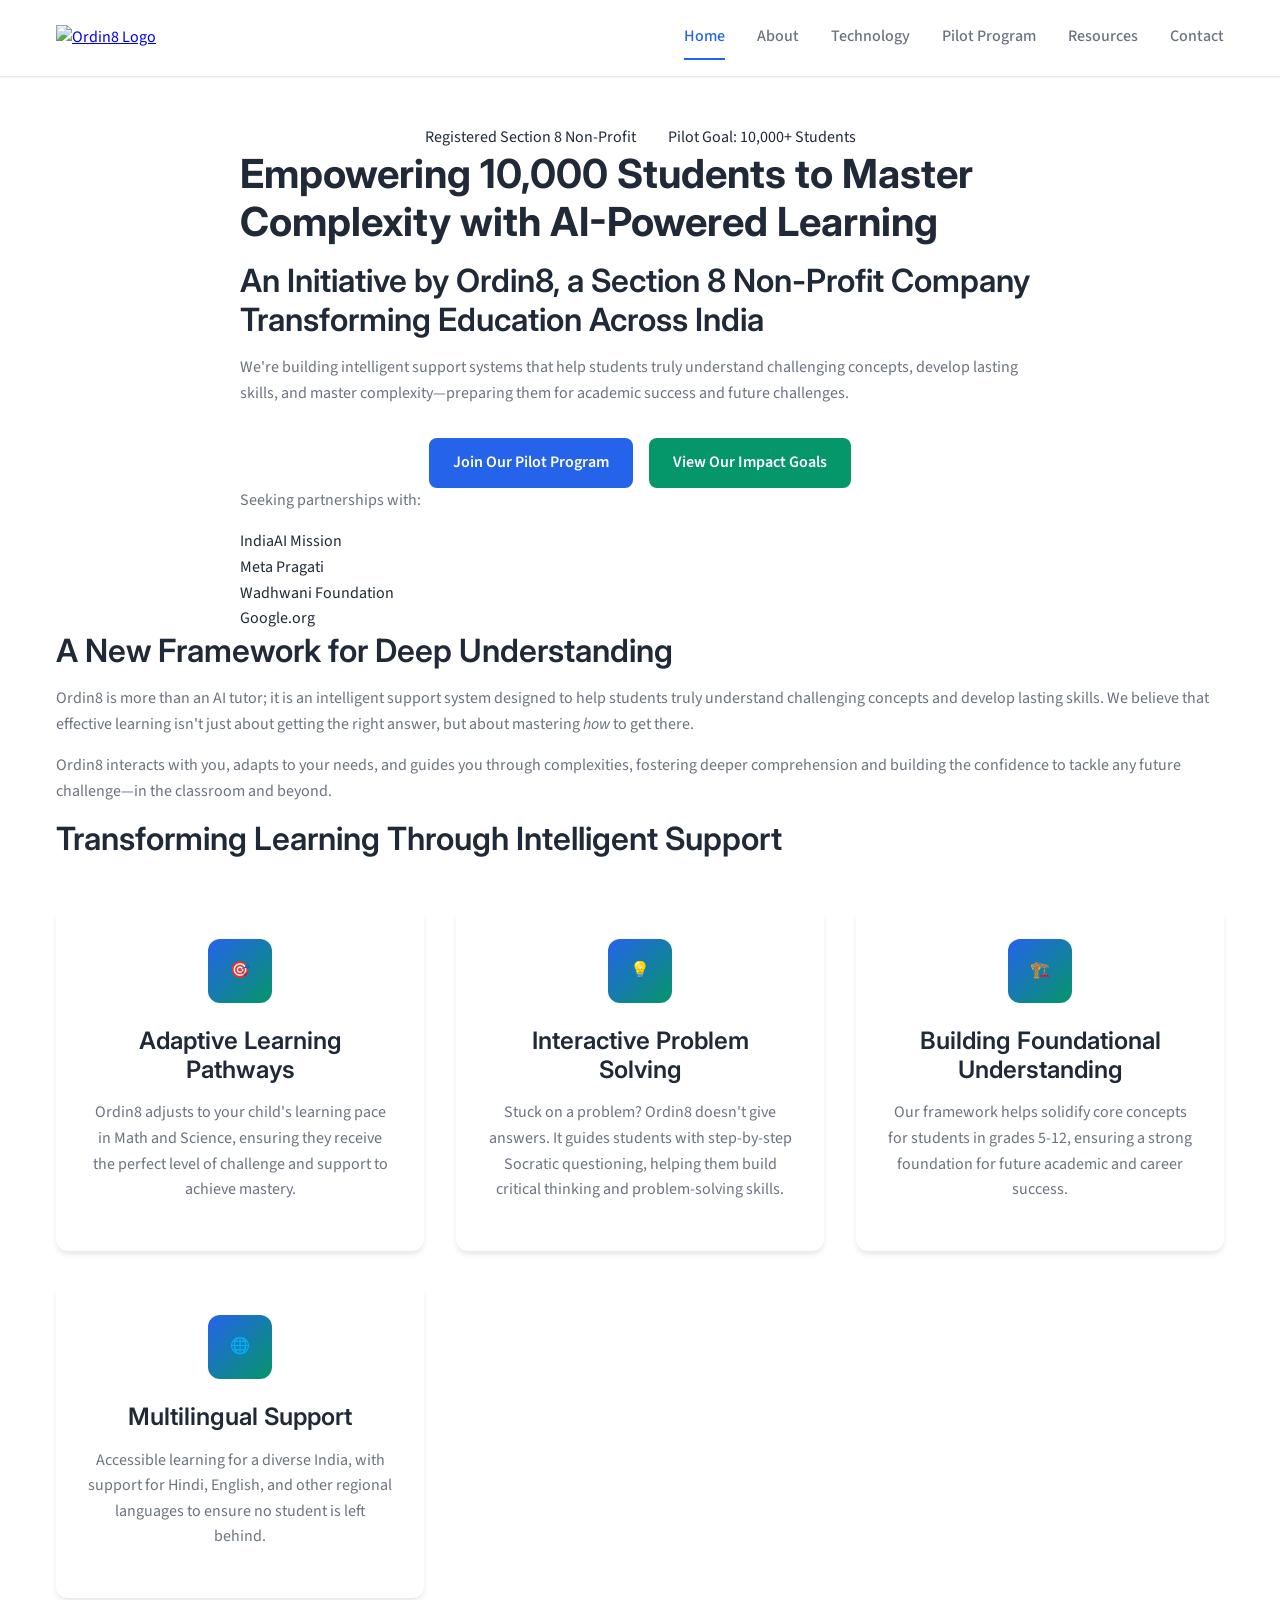
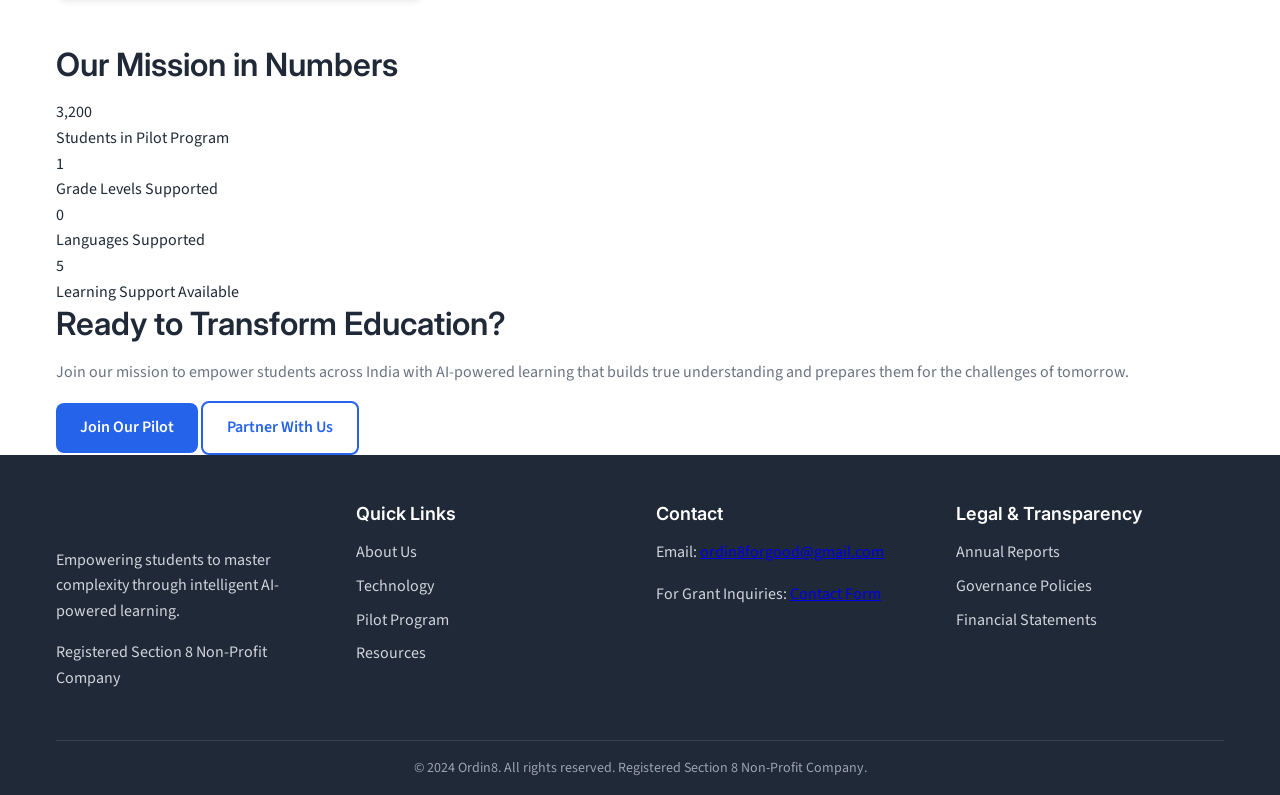
==== commit cf408927: "Rev - Integrated forms from opnform, better formatting" ====
--- a/index.html
+++ b/index.html
@@ -3,61 +3,55 @@
 <head>
     <meta charset="UTF-8">
     <meta name="viewport" content="width=device-width, initial-scale=1.0">
-    <title>Ordin8 - Empowering 10,000 Students to Master Complexity with AI-Powered Learning</title>
-    <meta name="description" content="Ordin8 is a Section 8 non-profit transforming education in India through AI-powered learning. Join our pilot program reaching 10,000+ students across Classes 5-12.">
-    <meta name="keywords" content="AI education India, non-profit EdTech, educational technology grants India, AI tutor, adaptive learning">
-    
-    <!-- Open Graph / Facebook -->
-    <meta property="og:type" content="website">
-    <meta property="og:url" content="https://ordin8.org/">
-    <meta property="og:title" content="Ordin8 - AI-Powered Education for 10,000+ Students">
-    <meta property="og:description" content="Transforming education across India with intelligent support systems for mastering complexity.">
-    
+    <title>Home - Ordin8 | AI-Powered Education for All</title>
+    <meta name="description" content="Welcome to Ordin8, an AI-powered education platform transforming learning for students across India. Join us in empowering the next generation.">
+    <link rel="stylesheet" href="style.css">
+    <link rel="preconnect" href="https://fonts.googleapis.com">
+    <link rel="preconnect" href="https://fonts.gstatic.com" crossorigin>
+    <link href="https://fonts.googleapis.com/css2?family=Inter:wght@400;500;600;700&family=Source+Sans+Pro:wght@400;600&display=swap" rel="stylesheet">
     <!-- Schema.org structured data -->
     <script type="application/ld+json">
     {
       "@context": "https://schema.org",
       "@type": "EducationalOrganization",
       "name": "Ordin8",
-      "description": "A Section 8 non-profit educational technology organization transforming learning in India",
+      "alternateName": "Ordin8 Foundation",
       "url": "https://ordin8.org",
       "email": "ordin8forgood@gmail.com",
       "foundingDate": "2024",
       "nonprofitStatus": "NonprofitType",
-      "areaServed": "India",
-      "knowsAbout": ["Artificial Intelligence", "Education Technology", "Adaptive Learning", "K-12 Education"]
+      "address": {
+        "@type": "PostalAddress",
+        "addressCountry": "IN"
+      },
+      "description": "AI-powered educational technology non-profit transforming learning for students across India",
+      "sameAs": [
+        "https://github.com/ordin8-foundation"
+      ]
     }
     </script>
-    
-    <link rel="stylesheet" href="style.css">
-    <link rel="preconnect" href="https://fonts.googleapis.com">
-    <link rel="preconnect" href="https://fonts.gstatic.com" crossorigin>
-    <link href="https://fonts.googleapis.com/css2?family=Inter:wght@400;500;600;700&family=Source+Sans+Pro:wght@400;600&display=swap" rel="stylesheet">
 </head>
 <body>
     <!-- Navigation -->
     <nav class="navbar">
-        <div class="nav-container">
-            <div class="nav-logo">
+        <div class="container">
+            <div class="nav-brand">
                 <a href="index.html">
-                    <span class="logo-text">Ordin8</span>
-                    <span class="logo-tagline">Non-Profit EdTech</span>
+                    <img src="/api/placeholder/120/40" alt="Ordin8 Logo" class="logo">
                 </a>
             </div>
-            
-            <div class="nav-menu" id="nav-menu">
-                <a href="index.html" class="nav-link">Home</a>
+            <button class="nav-toggle" aria-label="Toggle navigation">
+                <span></span>
+                <span></span>
+                <span></span>
+            </button>
+            <div class="nav-menu">
+                <a href="index.html" class="nav-link active">Home</a>
                 <a href="about.html" class="nav-link">About</a>
                 <a href="technology.html" class="nav-link">Technology</a>
                 <a href="pilot-program.html" class="nav-link">Pilot Program</a>
                 <a href="resources.html" class="nav-link">Resources</a>
                 <a href="contact.html" class="nav-link">Contact</a>
-            </div>
-            
-            <div class="nav-toggle" id="nav-toggle">
-                <span class="bar"></span>
-                <span class="bar"></span>
-                <span class="bar"></span>
             </div>
         </div>
     </nav>
